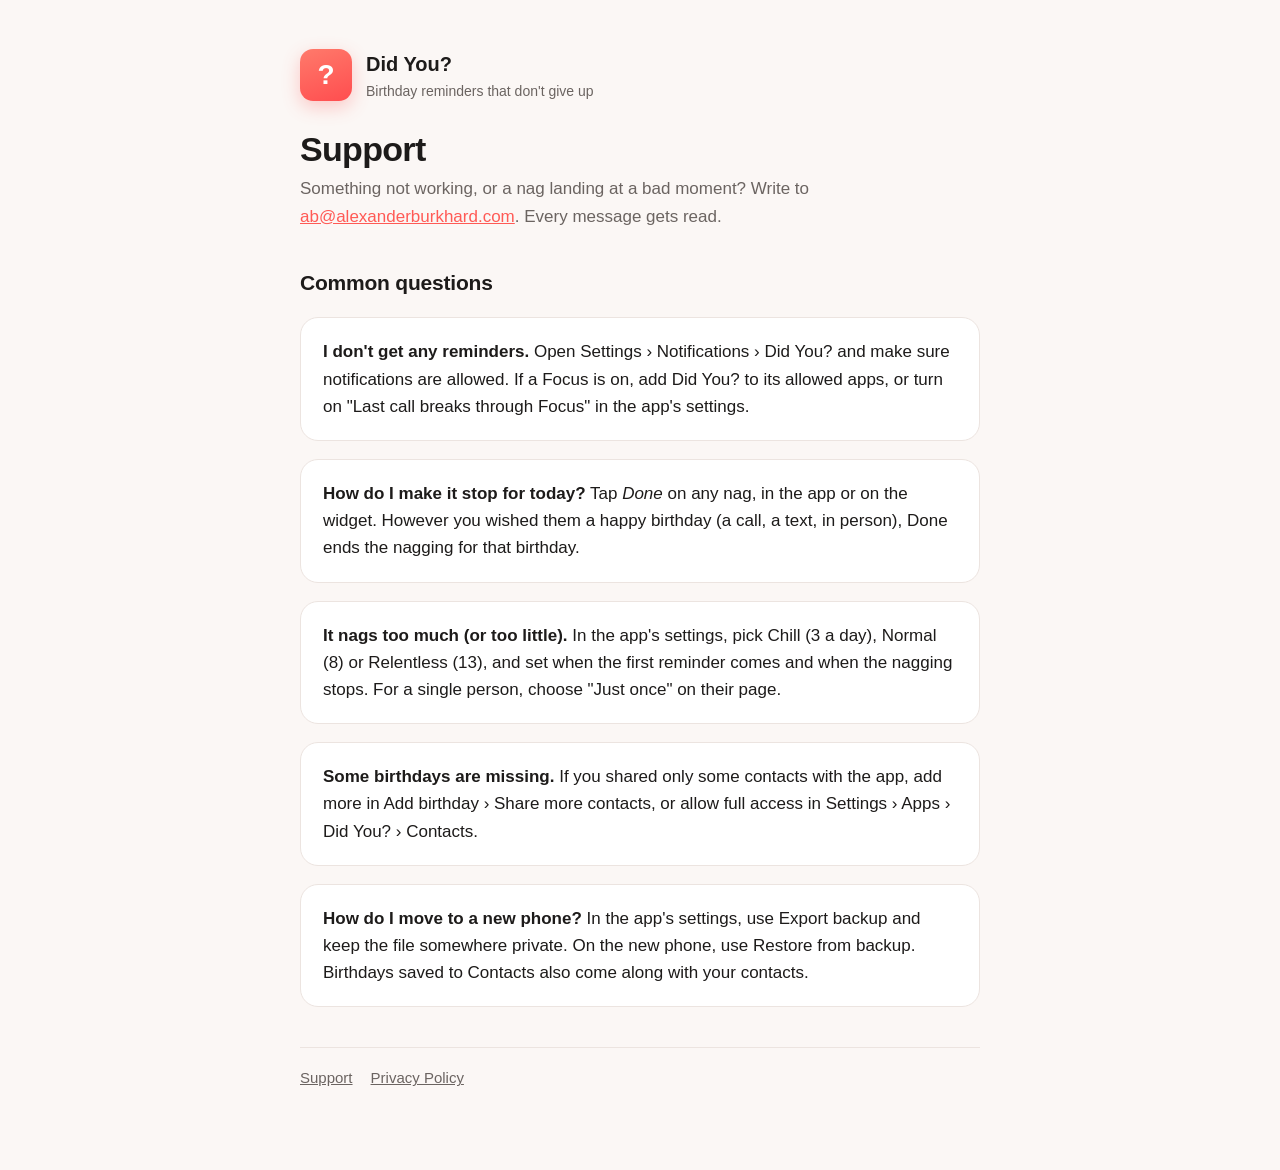
==== index.html @ f094dbd0 "Support and privacy pages for Did You? Co-Authored-By: Claude Opus 5.5 <noreply@anthropic.com>" ====
<!doctype html>
<html lang="en">
<head>
<meta charset="utf-8"><meta name="viewport" content="width=device-width,initial-scale=1">
<title>Did You? – Support</title>
<meta name="description" content="Support for Did You?, the birthday reminder that keeps nagging until you've wished them a happy birthday.">
<link rel="stylesheet" href="style.css">
</head>
<body><main>
<header><a href="./" class="mark" aria-hidden="true">?</a><div><a href="./" class="name">Did You?</a><div class="sub">Birthday reminders that don't give up</div></div></header>

<h1>Support</h1>
<p class="lead">Something not working, or a nag landing at a bad moment? Write to <a href="mailto:ab@alexanderburkhard.com?subject=Did%20You%3F%20support">ab@alexanderburkhard.com</a>. Every message gets read.</p>

<h2>Common questions</h2>
<div class="card">
<p><strong>I don't get any reminders.</strong> Open Settings › Notifications › Did You? and make sure notifications are allowed. If a Focus is on, add Did You? to its allowed apps, or turn on "Last call breaks through Focus" in the app's settings.</p>
</div>
<div class="card">
<p><strong>How do I make it stop for today?</strong> Tap <em>Done</em> on any nag, in the app or on the widget. However you wished them a happy birthday (a call, a text, in person), Done ends the nagging for that birthday.</p>
</div>
<div class="card">
<p><strong>It nags too much (or too little).</strong> In the app's settings, pick Chill (3 a day), Normal (8) or Relentless (13), and set when the first reminder comes and when the nagging stops. For a single person, choose "Just once" on their page.</p>
</div>
<div class="card">
<p><strong>Some birthdays are missing.</strong> If you shared only some contacts with the app, add more in Add birthday › Share more contacts, or allow full access in Settings › Apps › Did You? › Contacts.</p>
</div>
<div class="card">
<p><strong>How do I move to a new phone?</strong> In the app's settings, use Export backup and keep the file somewhere private. On the new phone, use Restore from backup. Birthdays saved to Contacts also come along with your contacts.</p>
</div>

<nav><a href="./">Support</a><a href="privacy/">Privacy Policy</a></nav>
</main></body>
</html>
---- style.css ----
:root{--bg:#fbf7f5;--card:#fff;--text:#1d1b1a;--muted:#6b6461;--accent:#ff5a55;--line:#ece4e0}
@media (prefers-color-scheme:dark){:root{--bg:#141218;--card:#1e1b24;--text:#f3eff2;--muted:#a59fa8;--line:#2e2a34}}
*{box-sizing:border-box}
body{margin:0;background:var(--bg);color:var(--text);font:17px/1.6 -apple-system,BlinkMacSystemFont,"SF Pro Text","Segoe UI",Roboto,sans-serif;-webkit-font-smoothing:antialiased}
main{max-width:720px;margin:0 auto;padding:48px 20px 80px}
header{display:flex;align-items:center;gap:14px;margin-bottom:28px}
.mark{width:52px;height:52px;border-radius:13px;background:linear-gradient(160deg,#ff7a6b,#ff4d4f);display:grid;place-items:center;color:#fff;font:800 28px/1 -apple-system,sans-serif;box-shadow:0 6px 18px rgba(255,90,85,.3)}
header a{color:inherit;text-decoration:none}
header .name{font-weight:700;font-size:20px}
header .sub{color:var(--muted);font-size:14px}
h1{font-size:34px;line-height:1.15;margin:8px 0 6px;letter-spacing:-.02em}
h2{font-size:21px;margin:36px 0 8px;letter-spacing:-.01em}
.lead{color:var(--muted);margin-top:0}
.card{background:var(--card);border:1px solid var(--line);border-radius:18px;padding:20px 22px;margin:18px 0}
.card p:first-child{margin-top:0}.card p:last-child{margin-bottom:0}
a{color:var(--accent)}
ul{padding-left:22px}li{margin:4px 0}
nav{display:flex;gap:18px;margin-top:40px;padding-top:18px;border-top:1px solid var(--line);font-size:15px}
nav a{color:var(--muted)}
.updated{color:var(--muted);font-size:14px}
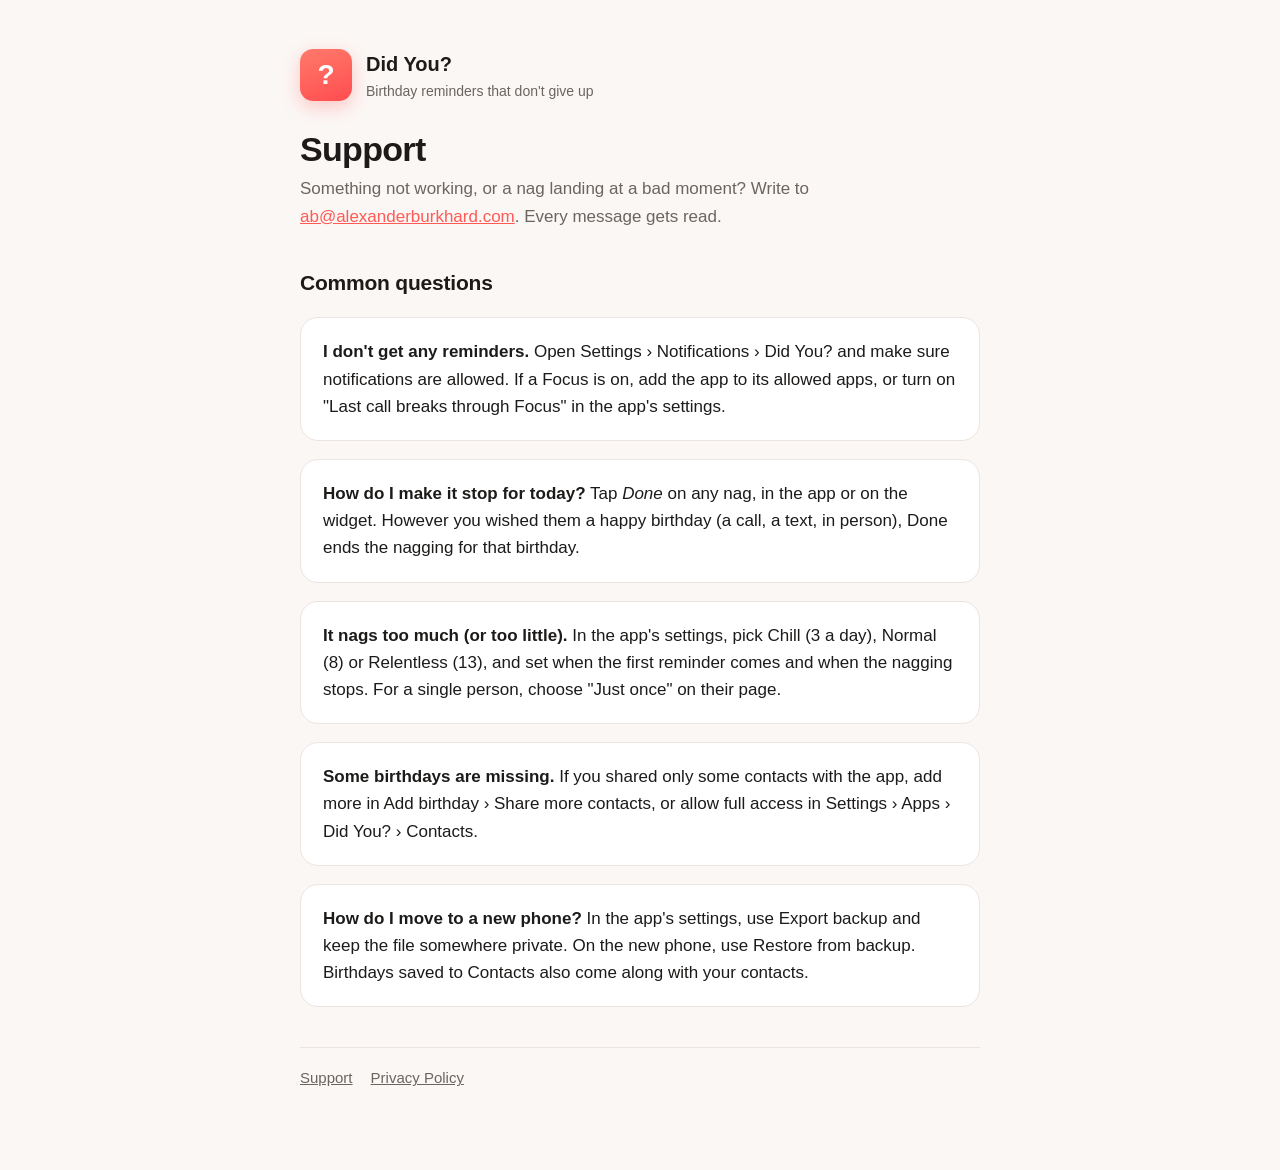
==== commit 5a126f44: "Brand never mid-sentence; favicon Co-Authored-By: Claude Opus 5.5 <noreply@anthropic.com>" ====
--- a/index.html
+++ b/index.html
@@ -4,7 +4,7 @@
 <meta charset="utf-8"><meta name="viewport" content="width=device-width,initial-scale=1">
 <title>Did You? – Support</title>
 <meta name="description" content="Support for Did You?, the birthday reminder that keeps nagging until you've wished them a happy birthday.">
-<link rel="stylesheet" href="style.css">
+<link rel="stylesheet" href="style.css"><link rel="icon" href="favicon.svg">
 </head>
 <body><main>
 <header><a href="./" class="mark" aria-hidden="true">?</a><div><a href="./" class="name">Did You?</a><div class="sub">Birthday reminders that don't give up</div></div></header>
@@ -14,7 +14,7 @@
 
 <h2>Common questions</h2>
 <div class="card">
-<p><strong>I don't get any reminders.</strong> Open Settings › Notifications › Did You? and make sure notifications are allowed. If a Focus is on, add Did You? to its allowed apps, or turn on "Last call breaks through Focus" in the app's settings.</p>
+<p><strong>I don't get any reminders.</strong> Open Settings › Notifications › Did You? and make sure notifications are allowed. If a Focus is on, add the app to its allowed apps, or turn on "Last call breaks through Focus" in the app's settings.</p>
 </div>
 <div class="card">
 <p><strong>How do I make it stop for today?</strong> Tap <em>Done</em> on any nag, in the app or on the widget. However you wished them a happy birthday (a call, a text, in person), Done ends the nagging for that birthday.</p>
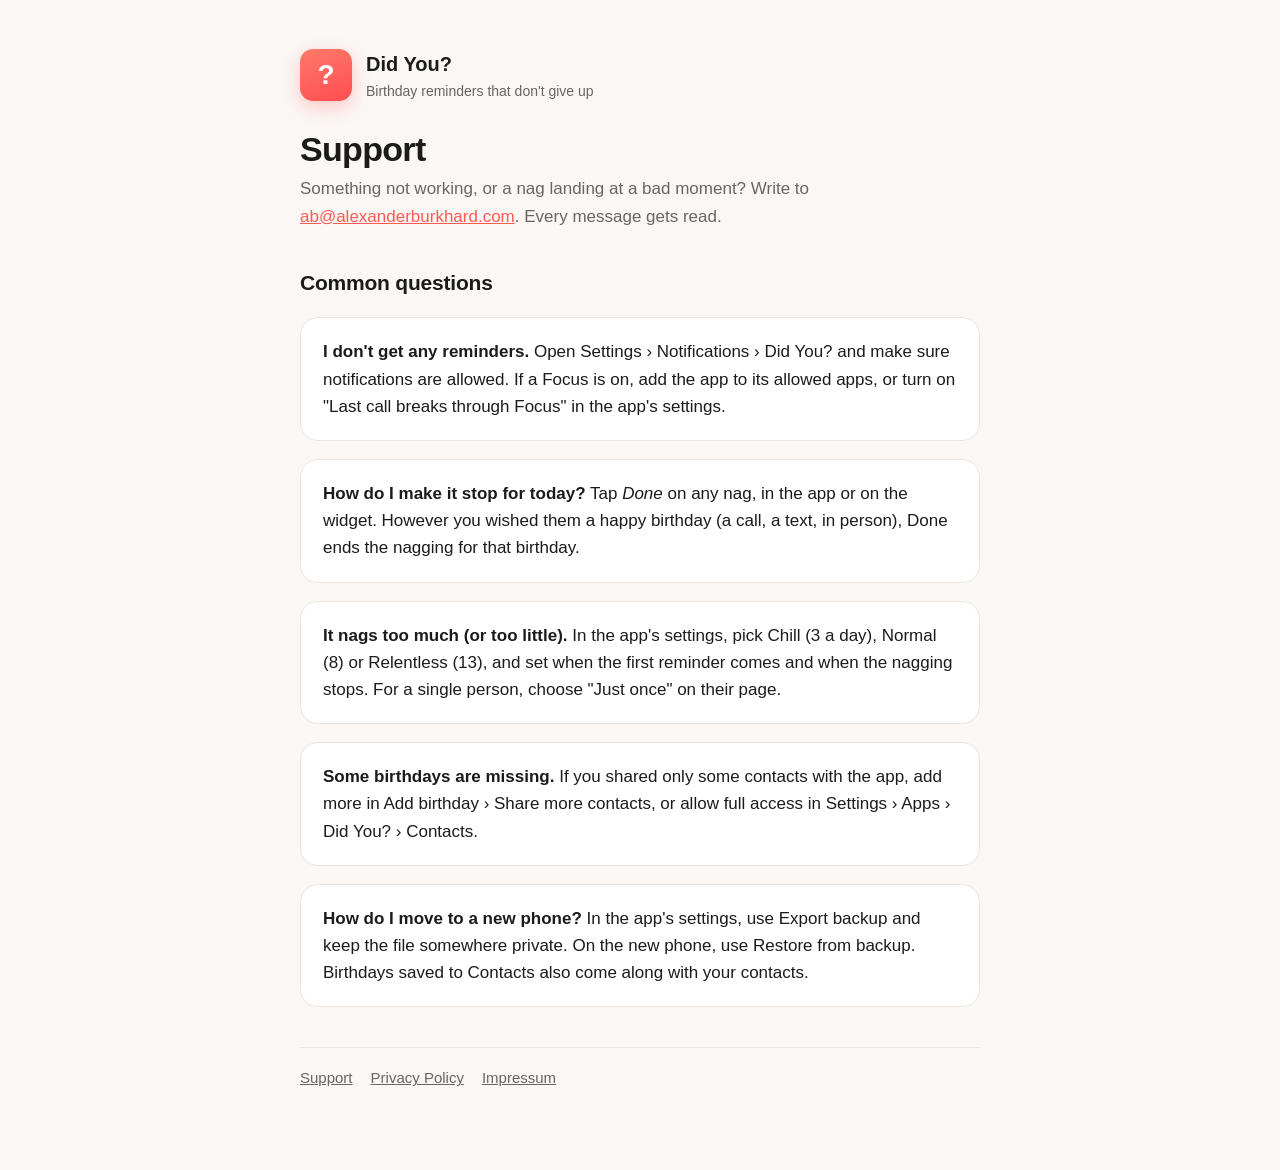
==== commit 44e91224: "Impressum; responsible party with address in the privacy policy Co-Authored-By: Claude Opus 5.5 <nor" ====
--- a/index.html
+++ b/index.html
@@ -29,6 +29,6 @@
 <p><strong>How do I move to a new phone?</strong> In the app's settings, use Export backup and keep the file somewhere private. On the new phone, use Restore from backup. Birthdays saved to Contacts also come along with your contacts.</p>
 </div>
 
-<nav><a href="./">Support</a><a href="privacy/">Privacy Policy</a></nav>
+<nav><a href="./">Support</a><a href="privacy/">Privacy Policy</a><a href="impressum/">Impressum</a></nav>
 </main></body>
 </html>
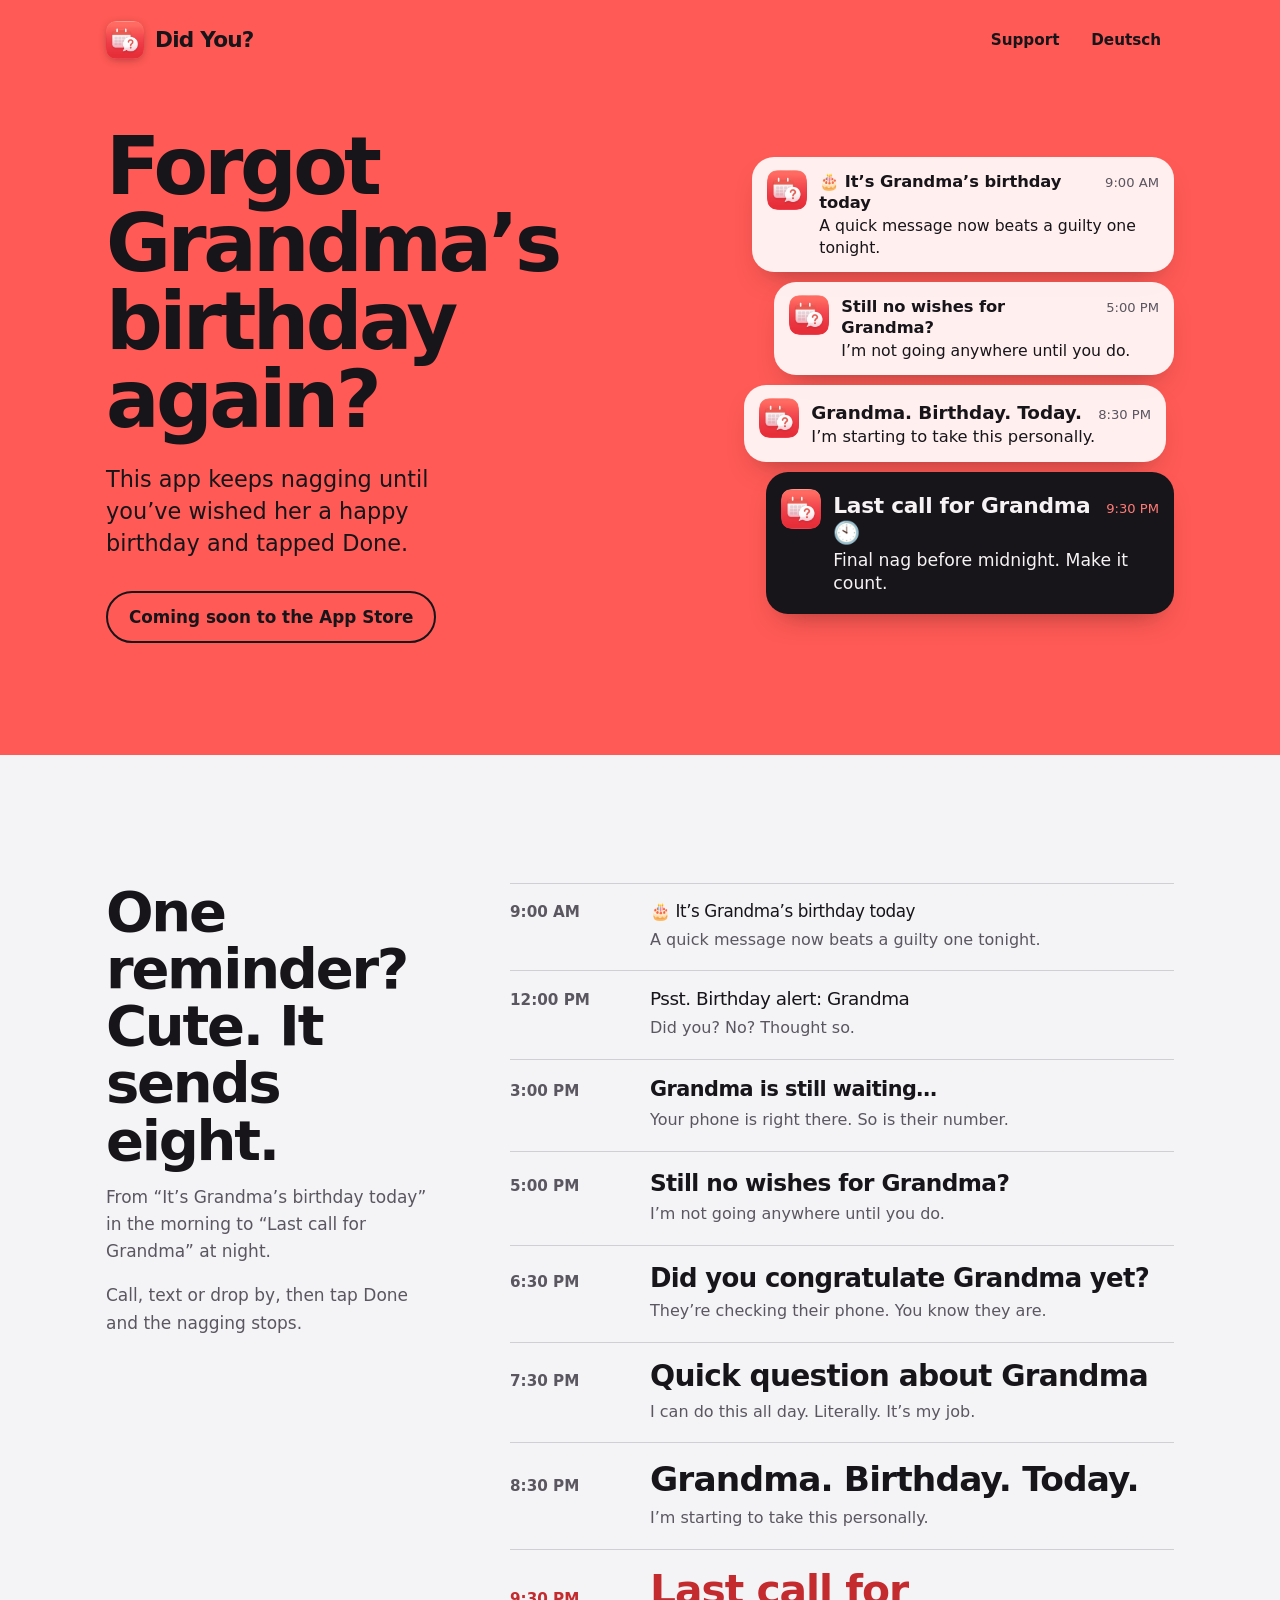
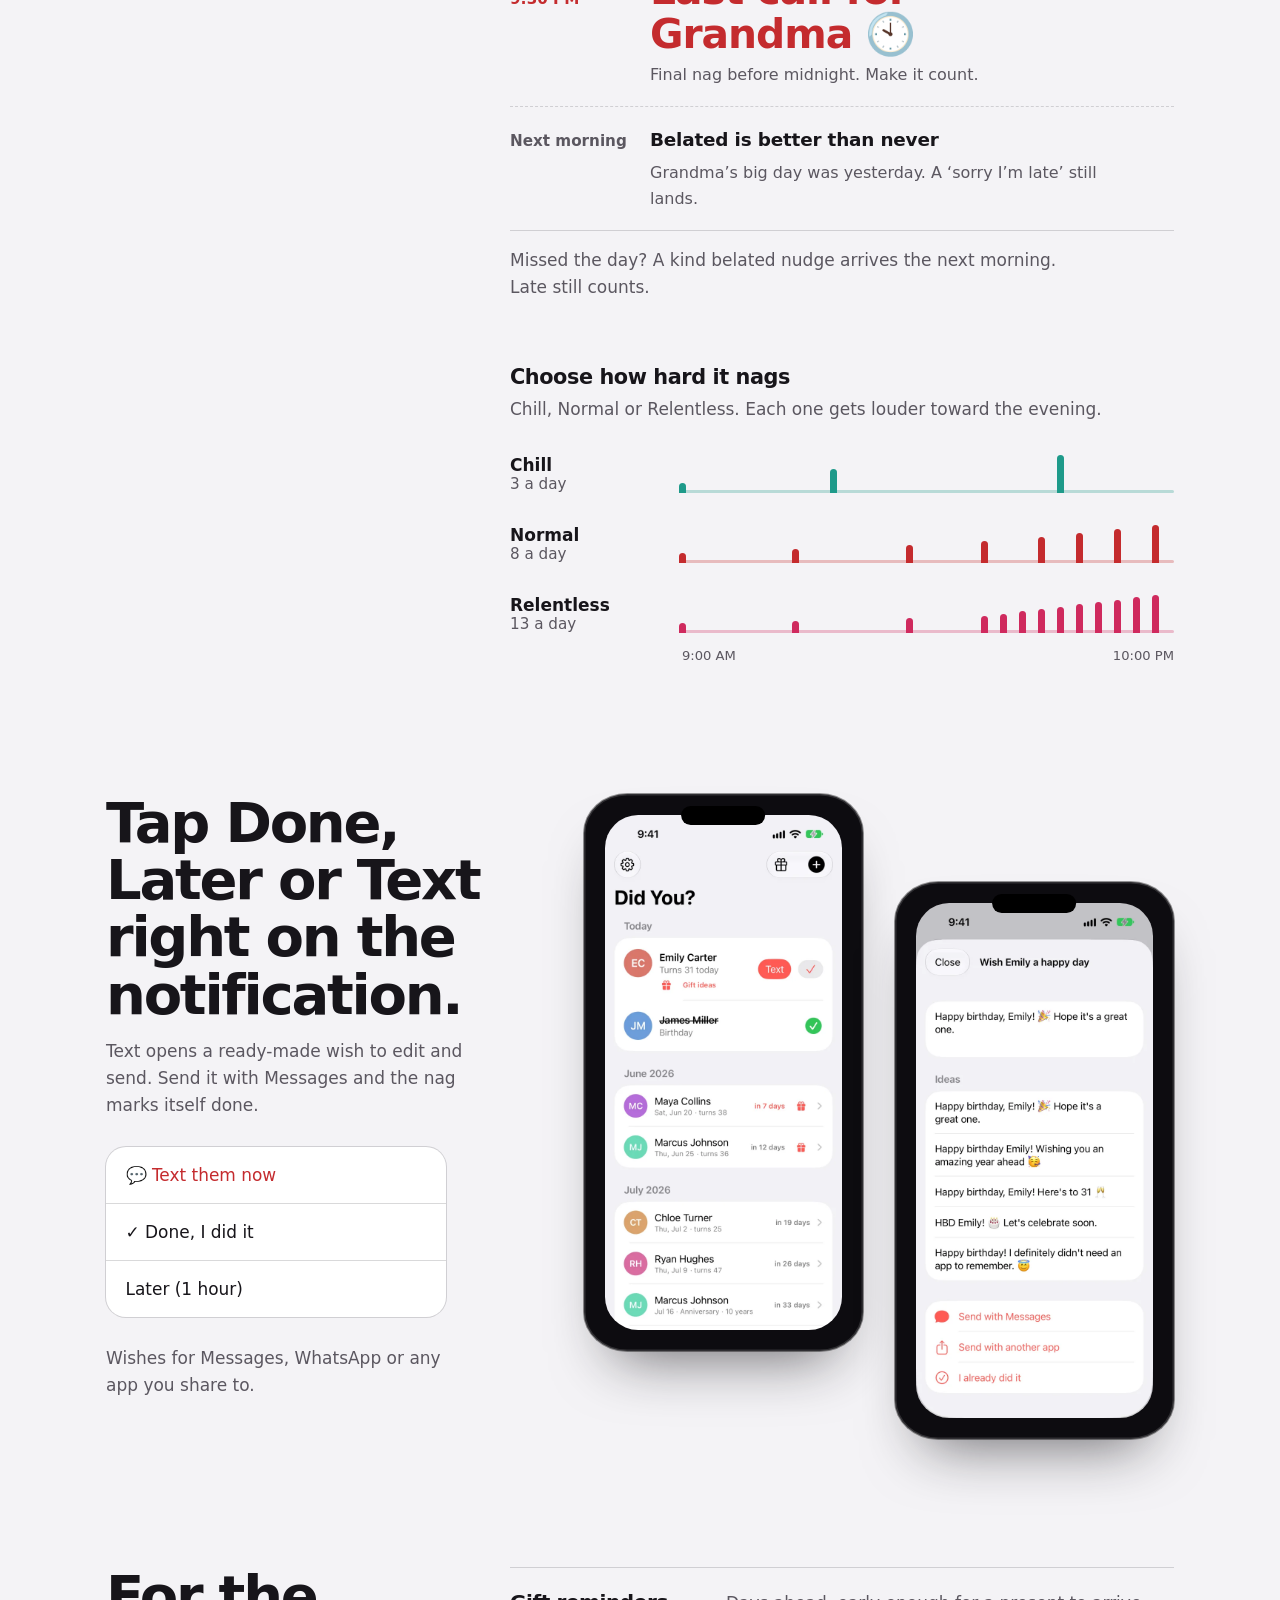
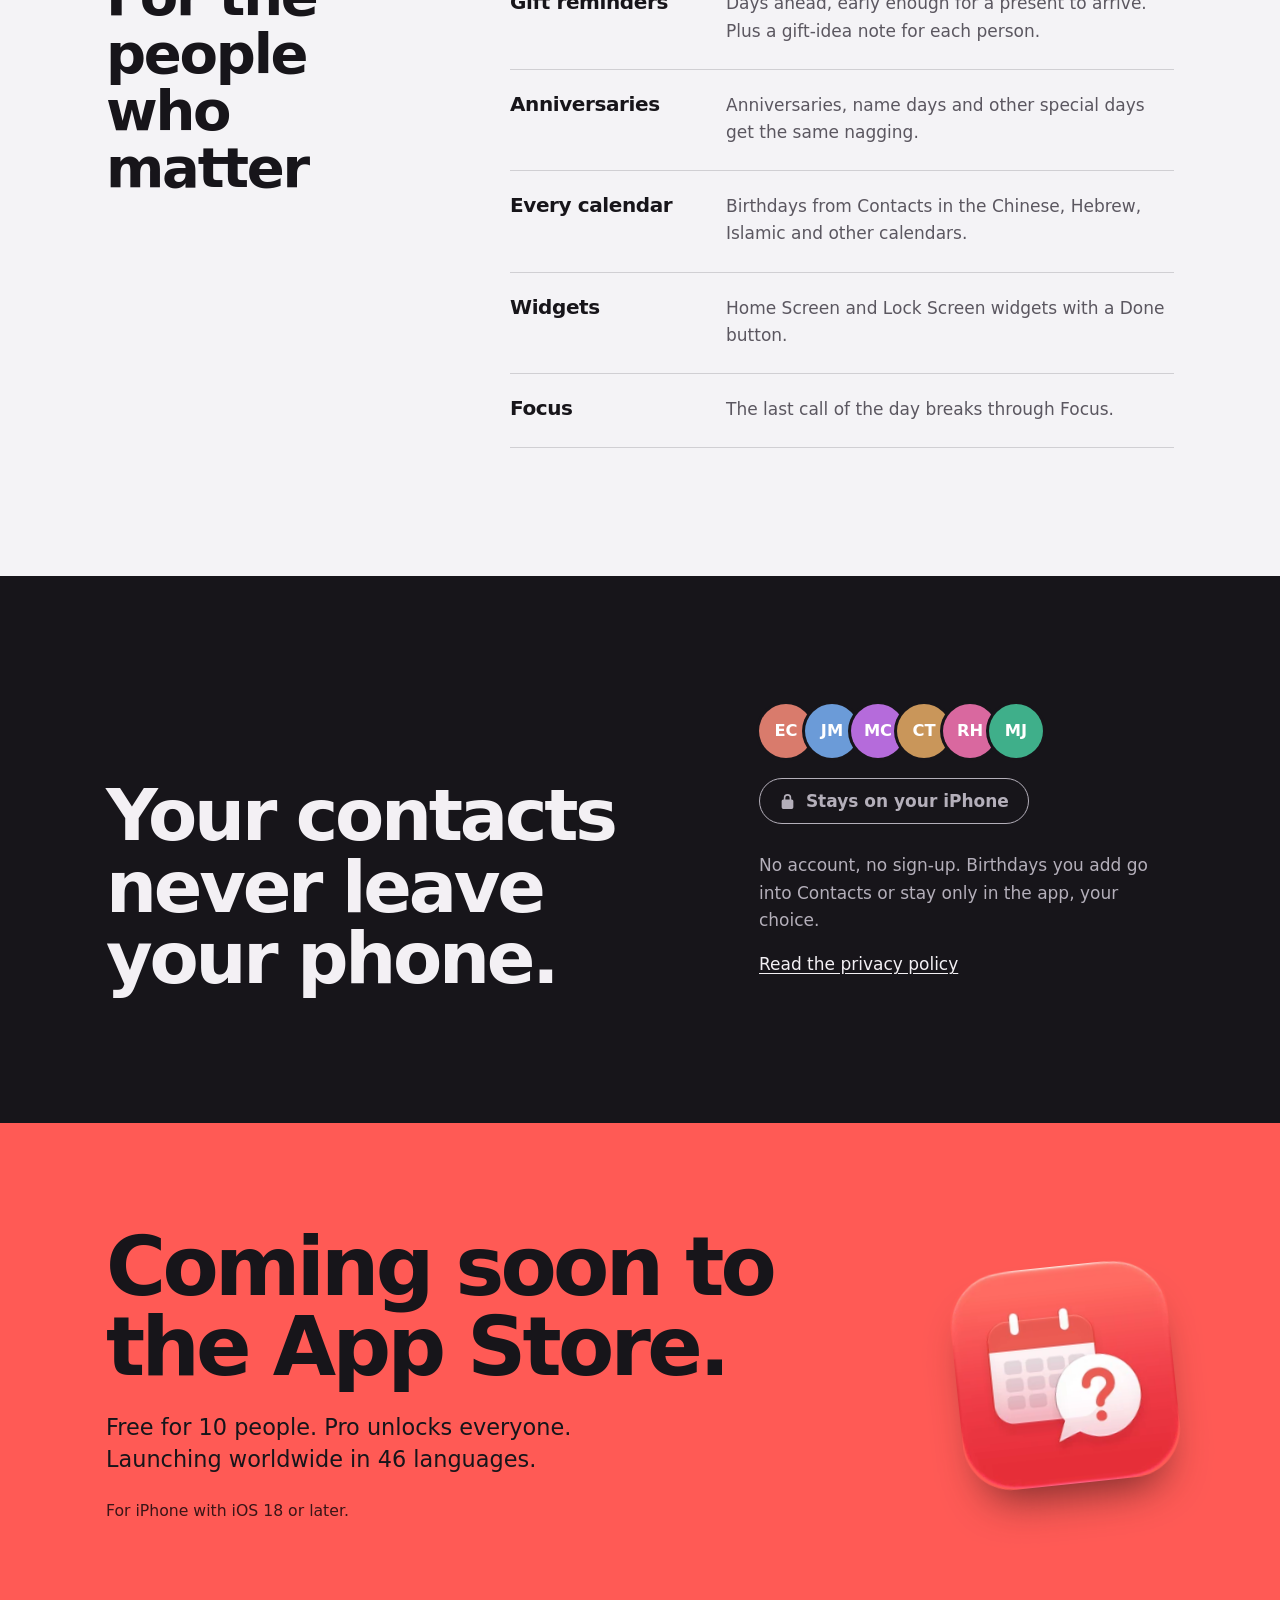
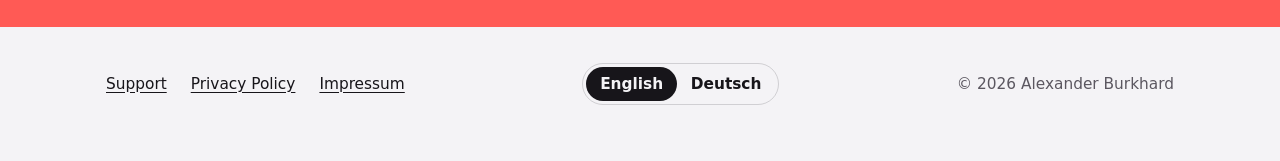
==== commit 3298ea06: "Landing page (EN and DE): nag-stack hero, day ladder, levels, Text/Done, privacy, coming soon; suppo" ====
--- a/index.html
+++ b/index.html
@@ -1,34 +1,151 @@
 <!doctype html>
 <html lang="en">
 <head>
-<meta charset="utf-8"><meta name="viewport" content="width=device-width,initial-scale=1">
-<title>Did You? – Support</title>
-<meta name="description" content="Support for Did You?, the birthday reminder that keeps nagging until you've wished them a happy birthday.">
-<link rel="stylesheet" href="style.css"><link rel="icon" href="favicon.svg">
+<meta charset="utf-8">
+<meta name="viewport" content="width=device-width,initial-scale=1">
+<title>Did You? – Birthday Reminder</title>
+<meta name="description" content="The reminder that won’t let it go, for birthdays and anniversaries. It keeps nagging through the day until you’ve actually congratulated them.">
+<meta name="theme-color" content="#FF5A55">
+<meta property="og:title" content="Did You? – Birthday Reminder">
+<meta property="og:description" content="The reminder that won’t let it go, for birthdays and anniversaries. It keeps nagging through the day until you’ve actually congratulated them.">
+<meta property="og:type" content="website">
+<link rel="canonical" href="https://didyou.alexanderburkhard.com/">
+<link rel="alternate" hreflang="en" href="https://didyou.alexanderburkhard.com/">
+<link rel="alternate" hreflang="de" href="https://didyou.alexanderburkhard.com/de/">
+<link rel="alternate" hreflang="x-default" href="https://didyou.alexanderburkhard.com/">
+<link rel="icon" href="favicon.svg" type="image/svg+xml">
+<link rel="apple-touch-icon" href="apple-touch-icon.png">
+<link rel="stylesheet" href="style.css">
 </head>
-<body><main>
-<header><a href="./" class="mark" aria-hidden="true">?</a><div><a href="./" class="name">Did You?</a><div class="sub">Birthday reminders that don't give up</div></div></header>
+<body>
+<a class="skip" href="#main">Skip to content</a>
 
-<h1>Support</h1>
-<p class="lead">Something not working, or a nag landing at a bad moment? Write to <a href="mailto:ab@alexanderburkhard.com?subject=Did%20You%3F%20support">ab@alexanderburkhard.com</a>. Every message gets read.</p>
-
-<h2>Common questions</h2>
-<div class="card">
-<p><strong>I don't get any reminders.</strong> Open Settings › Notifications › Did You? and make sure notifications are allowed. If a Focus is on, add the app to its allowed apps, or turn on "Last call breaks through Focus" in the app's settings.</p>
-</div>
-<div class="card">
-<p><strong>How do I make it stop for today?</strong> Tap <em>Done</em> on any nag, in the app or on the widget. However you wished them a happy birthday (a call, a text, in person), Done ends the nagging for that birthday.</p>
-</div>
-<div class="card">
-<p><strong>It nags too much (or too little).</strong> In the app's settings, pick Chill (3 a day), Normal (8) or Relentless (13), and set when the first reminder comes and when the nagging stops. For a single person, choose "Just once" on their page.</p>
-</div>
-<div class="card">
-<p><strong>Some birthdays are missing.</strong> If you shared only some contacts with the app, add more in Add birthday › Share more contacts, or allow full access in Settings › Apps › Did You? › Contacts.</p>
-</div>
-<div class="card">
-<p><strong>How do I move to a new phone?</strong> In the app's settings, use Export backup and keep the file somewhere private. On the new phone, use Restore from backup. Birthdays saved to Contacts also come along with your contacts.</p>
+<div class="coral hero">
+  <div class="wrap">
+    <header class="top">
+  <a class="brand" href="./"><img src="img/icon.webp" alt="" width="38" height="38"><span>Did You?</span></a>
+  <nav aria-label="Main">
+    <a href="support/">Support</a>
+    <a href="de/" hreflang="de" lang="de">Deutsch</a>
+  </nav>
+</header>
+    <div class="hero-grid">
+      <div>
+        <h1>Forgot Grandma’s birthday again?</h1>
+        <p class="lede">This app keeps nagging until you’ve wished her a happy birthday and tapped Done.</p>
+        <p class="soon">Coming soon to the App Store</p>
+      </div>
+      <ol class="stack" aria-label="Notifications from one birthday, morning to night">
+      <li class="note" style="--i:0"><img src="img/icon.webp" alt="" width="40" height="40"><div><p class="note-top"><b>🎂 It’s Grandma’s birthday today</b><time datetime="09:00">9:00 AM</time></p><p>A quick message now beats a guilty one tonight.</p></div></li>
+      <li class="note" style="--i:1"><img src="img/icon.webp" alt="" width="40" height="40"><div><p class="note-top"><b>Still no wishes for Grandma?</b><time datetime="17:00">5:00 PM</time></p><p>I’m not going anywhere until you do.</p></div></li>
+      <li class="note" style="--i:2"><img src="img/icon.webp" alt="" width="40" height="40"><div><p class="note-top"><b>Grandma. Birthday. Today.</b><time datetime="20:30">8:30 PM</time></p><p>I’m starting to take this personally.</p></div></li>
+      <li class="note" style="--i:3"><img src="img/icon.webp" alt="" width="40" height="40"><div><p class="note-top"><b>Last call for Grandma 🕙</b><time datetime="21:30">9:30 PM</time></p><p>Final nag before midnight. Make it count.</p></div></li>
+      </ol>
+    </div>
+  </div>
 </div>
 
-<nav><a href="./">Support</a><a href="privacy/">Privacy Policy</a><a href="impressum/">Impressum</a></nav>
-</main></body>
+<main id="main">
+  <section class="section wrap">
+    <div class="split">
+      <div class="sticky copy">
+        <h2>One reminder? Cute. It sends eight.</h2>
+        <p>From “It’s Grandma’s birthday today” in the morning to “Last call for Grandma” at night.</p>
+        <p>Call, text or drop by, then tap Done and the nagging stops.</p>
+      </div>
+      <div>
+        <ol class="day">
+        <li style="--s:1.05rem;--w:500"><time datetime="09:00">9:00 AM</time><div><p class="t">🎂 It’s Grandma’s birthday today</p><p class="b">A quick message now beats a guilty one tonight.</p></div></li>
+        <li style="--s:1.15rem;--w:500"><time datetime="12:00">12:00 PM</time><div><p class="t">Psst. Birthday alert: Grandma</p><p class="b">Did you? No? Thought so.</p></div></li>
+        <li style="--s:1.3rem;--w:600"><time datetime="15:00">3:00 PM</time><div><p class="t">Grandma is still waiting…</p><p class="b">Your phone is right there. So is their number.</p></div></li>
+        <li style="--s:1.45rem;--w:600"><time datetime="17:00">5:00 PM</time><div><p class="t">Still no wishes for Grandma?</p><p class="b">I’m not going anywhere until you do.</p></div></li>
+        <li style="--s:1.62rem;--w:700"><time datetime="18:30">6:30 PM</time><div><p class="t">Did you congratulate Grandma yet?</p><p class="b">They’re checking their phone. You know they are.</p></div></li>
+        <li style="--s:1.85rem;--w:700"><time datetime="19:30">7:30 PM</time><div><p class="t">Quick question about Grandma</p><p class="b">I can do this all day. Literally. It’s my job.</p></div></li>
+        <li style="--s:2.15rem;--w:800"><time datetime="20:30">8:30 PM</time><div><p class="t">Grandma. Birthday. Today.</p><p class="b">I’m starting to take this personally.</p></div></li>
+        <li class="last" style="--s:2.55rem;--w:800"><time datetime="21:30">9:30 PM</time><div><p class="t">Last call for Grandma 🕙</p><p class="b">Final nag before midnight. Make it count.</p></div></li>
+        <li class="late"><span class="when">Next morning</span><div><p class="t">Belated is better than never</p><p class="b">Grandma’s big day was yesterday. A ‘sorry I’m late’ still lands.</p></div></li>
+        </ol>
+        <p class="late-note" style="color:var(--muted);margin:16px 0 0;max-width:52ch">Missed the day? A kind belated nudge arrives the next morning. Late still counts.</p>
+        <div class="levels">
+          <h3>Choose how hard it nags</h3>
+          <p>Chill, Normal or Relentless. Each one gets louder toward the evening.</p>
+        <div class="lv"><div class="lv-name">Chill<small>3 a day</small></div><div class="strip" style="--c:var(--chill)" aria-hidden="true"><i style="--x:0.0%;--h:10px"></i><i style="--x:30.8%;--h:24px"></i><i style="--x:76.9%;--h:38px"></i></div></div>
+        <div class="lv"><div class="lv-name">Normal<small>8 a day</small></div><div class="strip" style="--c:var(--coral-text)" aria-hidden="true"><i style="--x:0.0%;--h:10px"></i><i style="--x:23.1%;--h:14px"></i><i style="--x:46.2%;--h:18px"></i><i style="--x:61.5%;--h:22px"></i><i style="--x:73.1%;--h:26px"></i><i style="--x:80.8%;--h:30px"></i><i style="--x:88.5%;--h:34px"></i><i style="--x:96.2%;--h:38px"></i></div></div>
+        <div class="lv"><div class="lv-name">Relentless<small>13 a day</small></div><div class="strip" style="--c:var(--relentless)" aria-hidden="true"><i style="--x:0.0%;--h:10px"></i><i style="--x:23.1%;--h:12px"></i><i style="--x:46.2%;--h:15px"></i><i style="--x:61.5%;--h:17px"></i><i style="--x:65.4%;--h:19px"></i><i style="--x:69.2%;--h:22px"></i><i style="--x:73.1%;--h:24px"></i><i style="--x:76.9%;--h:26px"></i><i style="--x:80.8%;--h:29px"></i><i style="--x:84.6%;--h:31px"></i><i style="--x:88.5%;--h:33px"></i><i style="--x:92.3%;--h:36px"></i><i style="--x:96.2%;--h:38px"></i></div></div>
+          <div class="axis" aria-hidden="true"><span>9:00 AM</span><span>10:00 PM</span></div>
+        </div>
+      </div>
+    </div>
+  </section>
+
+  <section class="section wrap" style="padding-top:0">
+    <div class="split flip">
+      <div class="copy act">
+        <h2>Tap Done, Later or Text right on the notification.</h2>
+        <p>Text opens a ready-made wish to edit and send. Send it with Messages and the nag marks itself done.</p>
+        <ul class="actions" aria-label="Actions on the notification">
+        <li>💬 Text them now</li>
+        <li>✓ Done, I did it</li>
+        <li>Later (1 hour)</li>
+        </ul>
+        <p class="after">Wishes for Messages, WhatsApp or any app you share to.</p>
+      </div>
+      <div class="phones">
+        <figure class="phone"><picture><source media="(prefers-color-scheme: dark)" srcset="img/home-en-dark.webp"><img src="img/home-en-light.webp" alt="The app’s home screen: a birthday today with Text and Done buttons, upcoming birthdays below." width="640" height="1392" loading="lazy"></picture></figure>
+        <figure class="phone"><picture><source media="(prefers-color-scheme: dark)" srcset="img/compose-en-dark.webp"><img src="img/compose-en-light.webp" alt="The wish screen: ready-made birthday messages, with Send with Messages and Send with another app." width="640" height="1392" loading="lazy"></picture></figure>
+      </div>
+    </div>
+  </section>
+
+  <section class="section wrap" style="padding-top:0">
+    <div class="split">
+      <div class="sticky copy">
+        <h2>For the people who matter</h2>
+      </div>
+      <div class="facts">
+      <div class="fact"><h3>Gift reminders</h3><p>Days ahead, early enough for a present to arrive. Plus a gift-idea note for each person.</p></div>
+      <div class="fact"><h3>Anniversaries</h3><p>Anniversaries, name days and other special days get the same nagging.</p></div>
+      <div class="fact"><h3>Every calendar</h3><p>Birthdays from Contacts in the Chinese, Hebrew, Islamic and other calendars.</p></div>
+      <div class="fact"><h3>Widgets</h3><p>Home Screen and Lock Screen widgets with a Done button.</p></div>
+      <div class="fact"><h3>Focus</h3><p>The last call of the day breaks through Focus.</p></div>
+      </div>
+    </div>
+  </section>
+
+  <section class="band">
+    <div class="section wrap">
+      <div class="band-grid">
+        <h2>Your contacts never leave your phone.</h2>
+        <div>
+          <ul class="faces" aria-hidden="true"><li style="background:#D97B6C">EC</li><li style="background:#6B9BD8">JM</li><li style="background:#B56BDB">MC</li><li style="background:#C9965A">CT</li><li style="background:#D9689F">RH</li><li style="background:#3FAF8A">MJ</li></ul>
+          <p class="stays"><svg viewBox="0 0 16 16" aria-hidden="true"><path fill="currentColor" d="M8 1a3.5 3.5 0 0 0-3.5 3.5V6H4a1.5 1.5 0 0 0-1.5 1.5v6A1.5 1.5 0 0 0 4 15h8a1.5 1.5 0 0 0 1.5-1.5v-6A1.5 1.5 0 0 0 12 6h-.5V4.5A3.5 3.5 0 0 0 8 1Zm2 5H6V4.5a2 2 0 1 1 4 0V6Z"/></svg><span>Stays on your iPhone</span></p>
+          <p>No account, no sign-up. Birthdays you add go into Contacts or stay only in the app, your choice.</p>
+          <p><a href="privacy/">Read the privacy policy</a></p>
+        </div>
+      </div>
+    </div>
+  </section>
+
+  <section class="coral closing">
+    <div class="section wrap closing-grid">
+      <div>
+        <h2>Coming soon to the App Store.</h2>
+        <p class="lede">Free for 10 people. Pro unlocks everyone.<br>Launching worldwide in 46 languages.</p>
+        <p class="fine quiet">For iPhone with iOS 18 or later.</p>
+      </div>
+      <img class="closing-icon" src="img/icon.webp" alt="" width="256" height="256">
+    </div>
+  </section>
+</main>
+
+<footer class="wrap foot">
+  <nav aria-label="Footer">
+    <a href="support/">Support</a>
+    <a href="privacy/">Privacy Policy</a>
+    <a href="impressum/" hreflang="de" lang="de">Impressum</a>
+  </nav>
+  <div class="lang" aria-label="Language"><span aria-current="true">English</span><a href="de/" hreflang="de" lang="de">Deutsch</a></div>
+  <span>© 2026 Alexander Burkhard</span>
+</footer>
+</body>
 </html>
--- a/style.css
+++ b/style.css
@@ -1,20 +1,192 @@
-:root{--bg:#fbf7f5;--card:#fff;--text:#1d1b1a;--muted:#6b6461;--accent:#ff5a55;--line:#ece4e0}
-@media (prefers-color-scheme:dark){:root{--bg:#141218;--card:#1e1b24;--text:#f3eff2;--muted:#a59fa8;--line:#2e2a34}}
-*{box-sizing:border-box}
-body{margin:0;background:var(--bg);color:var(--text);font:17px/1.6 -apple-system,BlinkMacSystemFont,"SF Pro Text","Segoe UI",Roboto,sans-serif;-webkit-font-smoothing:antialiased}
-main{max-width:720px;margin:0 auto;padding:48px 20px 80px}
-header{display:flex;align-items:center;gap:14px;margin-bottom:28px}
-.mark{width:52px;height:52px;border-radius:13px;background:linear-gradient(160deg,#ff7a6b,#ff4d4f);display:grid;place-items:center;color:#fff;font:800 28px/1 -apple-system,sans-serif;box-shadow:0 6px 18px rgba(255,90,85,.3)}
-header a{color:inherit;text-decoration:none}
-header .name{font-weight:700;font-size:20px}
-header .sub{color:var(--muted);font-size:14px}
-h1{font-size:34px;line-height:1.15;margin:8px 0 6px;letter-spacing:-.02em}
-h2{font-size:21px;margin:36px 0 8px;letter-spacing:-.01em}
-.lead{color:var(--muted);margin-top:0}
-.card{background:var(--card);border:1px solid var(--line);border-radius:18px;padding:20px 22px;margin:18px 0}
-.card p:first-child{margin-top:0}.card p:last-child{margin-bottom:0}
-a{color:var(--accent)}
-ul{padding-left:22px}li{margin:4px 0}
-nav{display:flex;gap:18px;margin-top:40px;padding-top:18px;border-top:1px solid var(--line);font-size:15px}
-nav a{color:var(--muted)}
-.updated{color:var(--muted);font-size:14px}
+/* Did You? site. One stylesheet for the landing pages and the support, privacy and impressum pages.
+   System fonts only (SF Pro on Apple devices), no third-party requests. Light and dark follow the device. */
+
+:root{
+  color-scheme:light dark;
+  --bg:#F4F3F6; --surface:#FFFFFF; --ink:#17151A; --muted:#5B5760; --line:rgba(23,21,26,.16);
+  --coral:#FF5A55; --coral-text:#C42B2E;
+  --on-coral:#17151A; --on-coral-2:#3A1517;
+  --band:#17151A; --band-ink:#F3F0F4; --band-muted:#B4AFBA;
+  --chill:#1E9A8A; --relentless:#CF2A5E;
+  --font:-apple-system,BlinkMacSystemFont,"SF Pro Text","Segoe UI",system-ui,Roboto,"Helvetica Neue",Arial,sans-serif;
+  --display:-apple-system,BlinkMacSystemFont,"SF Pro Display","Segoe UI",system-ui,Roboto,"Helvetica Neue",Arial,sans-serif;
+  --round:ui-rounded,"SF Pro Rounded",-apple-system,BlinkMacSystemFont,"Segoe UI",system-ui,sans-serif;
+  --gutter:clamp(20px,5vw,56px);
+  --max:1180px;
+}
+@media (prefers-color-scheme:dark){
+  :root{
+    --bg:#17151A; --surface:#232027; --ink:#F3F0F4; --muted:#A29DA8; --line:rgba(243,240,244,.17);
+    --coral-text:#FF7B76;
+    --band:#262329; --band-ink:#F3F0F4; --band-muted:#B4AFBA;
+    --chill:#4CC9B8; --relentless:#F0548A;
+  }
+}
+
+*,*::before,*::after{box-sizing:border-box}
+html{-webkit-text-size-adjust:100%;scroll-behavior:smooth}
+body{margin:0;background:var(--bg);color:var(--ink);font:400 1.0625rem/1.6 var(--font);-webkit-font-smoothing:antialiased;text-rendering:optimizeLegibility}
+img{max-width:100%;height:auto}
+a{color:var(--coral-text);text-underline-offset:.18em}
+a:hover{text-decoration-thickness:2px}
+:focus-visible{outline:3px solid currentColor;outline-offset:3px;border-radius:4px}
+.wrap{max-width:var(--max);margin-inline:auto;padding-inline:var(--gutter)}
+.skip{position:absolute;left:-999px;top:8px;background:var(--ink);color:var(--bg);padding:.6em 1em;border-radius:8px;z-index:10}
+.skip:focus{left:8px}
+
+/* Coral fields: the app icon's colour, flat. Text on them is the charcoal ink, never white. */
+.coral{background:var(--coral);color:var(--on-coral)}
+.coral a{color:inherit}
+.coral .quiet{color:var(--on-coral-2)}
+
+/* Header */
+.top{display:flex;align-items:center;justify-content:space-between;gap:16px;padding-block:20px}
+.brand{display:flex;align-items:center;gap:11px;color:inherit;text-decoration:none;font:800 1.35rem/1 var(--display);letter-spacing:-.035em}
+.brand img{width:38px;height:38px;border-radius:10px;box-shadow:0 2px 8px -2px rgba(58,21,23,.45)}
+.top nav{display:flex;gap:6px;font-weight:600;font-size:.95rem}
+.top nav a{color:inherit;text-decoration:none;padding:.5em .85em;border-radius:999px}
+.top nav a:hover{background:rgba(23,21,26,.12)}
+
+/* Type */
+h1,h2,h3{font-family:var(--display);margin:0;text-wrap:balance}
+h1{font-weight:800;font-size:clamp(2.6rem,6.2vw,5.3rem);line-height:.98;letter-spacing:-.045em}
+h2{font-weight:800;font-size:clamp(2rem,4.4vw,3.5rem);line-height:1.02;letter-spacing:-.04em}
+html[lang=de] h2{letter-spacing:-.03em}
+p{margin:0 0 1em}
+.lede{font-size:clamp(1.12rem,1.9vw,1.4rem);line-height:1.42}
+.section{padding-block:clamp(64px,10vw,128px)}
+.split{display:grid;gap:40px}
+@media (min-width:920px){
+  .split{grid-template-columns:minmax(0,4fr) minmax(0,8fr);gap:72px}
+  .split.flip{grid-template-columns:minmax(0,5fr) minmax(0,7fr);gap:56px}
+  .sticky{position:sticky;top:32px;align-self:start}
+}
+.copy h2+p{margin-top:.9em}
+.copy p{color:var(--muted);max-width:34ch}
+
+/* Hero */
+.hero{overflow-x:clip}
+.hero-grid{display:grid;gap:44px;padding-block:clamp(20px,4vw,48px) clamp(56px,9vw,112px)}
+@media (min-width:920px){.hero-grid{grid-template-columns:minmax(0,7fr) minmax(0,5fr);gap:56px;align-items:center}}
+.hero h1{margin-bottom:.32em;max-width:11ch}
+html[lang=de] .hero h1{max-width:12ch;font-size:clamp(2.45rem,5.6vw,4.7rem)}
+.hero .lede{max-width:27ch;margin-bottom:32px}
+.soon{display:inline-block;margin:0;border:2px solid var(--on-coral);border-radius:999px;padding:.62em 1.25em;font-weight:700;font-size:1.05rem;cursor:default}
+
+/* The nag stack: notifications as iOS draws them, getting heavier through the day */
+.stack{list-style:none;margin:0;padding:0;display:grid;gap:10px;max-width:480px;justify-self:end;width:100%}
+.note{display:flex;gap:12px;align-items:flex-start;background:rgba(255,255,255,.9);color:#17151A;border-radius:22px;padding:13px 15px 14px;box-shadow:0 14px 28px -16px rgba(58,21,23,.55);animation:arrive .55s cubic-bezier(.2,.8,.2,1) both;animation-delay:calc(var(--i)*170ms + 150ms)}
+.note img{flex:none;width:40px;height:40px;border-radius:10px}
+.note div{min-width:0;flex:1}
+.note-top{display:flex;justify-content:space-between;align-items:baseline;gap:12px;margin:0}
+.note b{font:600 1.02rem/1.25 var(--font);letter-spacing:-.005em}
+.note time{flex:none;font-size:.82rem;color:#5A5560}
+.note p{margin:.15em 0 0;font-size:.98rem;line-height:1.35}
+.note:nth-child(2){margin-left:22px}
+.note:nth-child(3){margin-left:-8px;margin-right:8px}
+.note:nth-child(3) b{font-size:1.15rem}
+.note:nth-child(3) p{font-size:1.02rem}
+.note:nth-child(4){margin-left:14px;background:#17151A;color:#F7F3F5;padding-block:17px 18px}
+.note:nth-child(4) b{font-size:1.36rem;letter-spacing:-.015em}
+.note:nth-child(4) p{font-size:1.08rem}
+.note:nth-child(4) time{color:#FF7B76}
+@keyframes arrive{from{opacity:0;transform:translateY(-14px)}to{opacity:1;transform:none}}
+@media (prefers-reduced-motion:reduce){.note{animation:none}html{scroll-behavior:auto}}
+@media (max-width:520px){.note:nth-child(2){margin-left:10px}.note:nth-child(3){margin-left:0;margin-right:0}.note:nth-child(4){margin-left:6px}}
+
+/* The day: one nag per row, the type grows with the hour */
+.day{list-style:none;margin:0;padding:0}
+.day li{display:grid;grid-template-columns:7.5rem minmax(0,1fr);gap:20px;align-items:baseline;padding-block:18px;border-top:1px solid var(--line)}
+.day li:last-child{border-bottom:1px solid var(--line)}
+.day time,.day .when{font:600 .95rem/1.2 var(--round);font-variant-numeric:tabular-nums;color:var(--muted)}
+.day .t{margin:0;font:var(--w) var(--s)/1.08 var(--display);letter-spacing:-.025em;text-wrap:balance;color:var(--ink)}
+.day .b{margin:.4em 0 0;color:var(--muted);font-size:1rem;max-width:44ch}
+.day .last .t,.day .last time{color:var(--coral-text)}
+.day .late .t{font-size:1.15rem;font-weight:600;letter-spacing:-.01em}
+.day .late{border-top-style:dashed}
+@media (max-width:599px){.day li{grid-template-columns:1fr;gap:4px}.day .t{font-size:calc(var(--s)*.88)}.day .late .t{font-size:1.1rem}}
+
+/* Levels: real slot times on a 9:00 to 22:00 axis */
+.levels{margin-top:64px}
+.levels h3{font-weight:700;font-size:1.3rem;line-height:1.2;letter-spacing:-.02em;margin-bottom:6px}
+.levels>p{color:var(--muted);margin-bottom:12px}
+.lv{display:grid;grid-template-columns:9.5rem minmax(0,1fr);gap:20px;align-items:end;padding-block:12px}
+.lv-name{font-weight:700;line-height:1.2}
+.lv-name small{display:block;font-weight:500;color:var(--muted);font-size:.95rem}
+.strip{position:relative;height:46px}
+.strip::after{content:"";position:absolute;inset:auto 0 0;height:3px;border-radius:2px;background:var(--c);opacity:.28}
+.strip i{position:absolute;bottom:0;left:var(--x);width:7px;margin-left:-3.5px;height:var(--h);border-radius:4px 4px 0 0;background:var(--c)}
+.axis{display:flex;justify-content:space-between;margin-left:calc(9.5rem + 20px);font-size:.82rem;color:var(--muted);font-variant-numeric:tabular-nums}
+@media (max-width:599px){.lv{grid-template-columns:1fr;gap:8px}.axis{margin-left:0}}
+
+/* Phones */
+.phones{display:flex;gap:clamp(14px,3vw,32px);align-items:flex-start;max-width:640px}
+.phones .phone{flex:1 1 0;min-width:0}
+.phones .phone+.phone{margin-top:clamp(36px,8vw,88px)}
+.phone{position:relative;margin:0;padding:3.6%;border-radius:15.5%/7%;background:#0D0C10;box-shadow:0 0 0 1.5px rgba(255,255,255,.14) inset,0 0 0 1px rgba(0,0,0,.4),0 34px 60px -30px rgba(23,21,26,.65)}
+.phone img{display:block;width:100%;border-radius:14%/6.4%}
+.phone::before{content:"";position:absolute;z-index:1;top:2.2%;left:50%;width:30%;height:3.3%;transform:translateX(-50%);background:#000;border-radius:99px}
+
+/* iOS-style action list, with the app's real action titles */
+.actions{list-style:none;margin:28px 0 0;padding:0;max-width:340px;background:var(--surface);border-radius:20px;overflow:hidden;box-shadow:0 0 0 1px var(--line)}
+.actions li{padding:.85em 1.15em;font-size:1.06rem;font-weight:500}
+.actions li+li{border-top:1px solid var(--line)}
+.actions li:first-child{color:var(--coral-text)}
+.copy .after{margin-top:28px}
+
+/* Facts */
+.fact{display:grid;grid-template-columns:minmax(0,12rem) minmax(0,1fr);gap:8px 24px;padding-block:22px 24px;border-top:1px solid var(--line)}
+.fact:last-child{border-bottom:1px solid var(--line)}
+.fact h3{font-weight:700;font-size:1.25rem;line-height:1.2;letter-spacing:-.02em}
+.fact p{margin:0;color:var(--muted);max-width:44ch}
+@media (max-width:599px){.fact{grid-template-columns:1fr}}
+
+/* Privacy band */
+.band{background:var(--band);color:var(--band-ink)}
+.band h2{font-size:clamp(2.3rem,5.6vw,4.7rem);line-height:1;letter-spacing:-.045em;max-width:13ch}
+.band-grid{display:grid;gap:40px}
+@media (min-width:920px){.band-grid{grid-template-columns:minmax(0,7fr) minmax(0,5fr);gap:72px;align-items:end}}
+.band p{color:var(--band-muted);max-width:36ch}
+.band a{color:var(--band-ink)}
+.faces{display:flex;margin:0 0 20px;padding:0;list-style:none}
+.faces li{width:54px;height:54px;border-radius:50%;margin-left:-8px;display:grid;place-items:center;font:600 1.02rem/1 var(--font);color:#fff;box-shadow:0 0 0 3px var(--band)}
+.faces li:first-child{margin-left:0}
+.stays{display:inline-flex;align-items:center;gap:.6em;border:1.5px solid var(--band-muted);border-radius:999px;padding:.5em 1.1em;font-weight:600;color:var(--band-ink);margin:0 0 28px}
+.stays svg{width:1em;height:1em;flex:none}
+
+/* Closing */
+.closing .section{padding-block:clamp(56px,9vw,104px)}
+.closing-grid{display:grid;gap:40px;align-items:center}
+@media (min-width:760px){.closing-grid{grid-template-columns:minmax(0,1fr) auto;gap:64px}}
+.closing-icon{width:clamp(120px,17vw,220px);height:auto;border-radius:22.5%;transform:rotate(-6deg);box-shadow:0 28px 44px -20px rgba(58,21,23,.7)}
+.closing h2{font-size:clamp(2.4rem,6.4vw,5.4rem);line-height:.98;letter-spacing:-.045em;max-width:12ch}
+.closing p{max-width:34ch}
+.closing .lede{margin-top:1.1em}
+.closing .fine{font-size:.98rem;margin:0}
+
+/* Footer */
+.foot{display:flex;flex-wrap:wrap;gap:14px 36px;align-items:center;justify-content:space-between;padding-block:36px 56px;font-size:.96rem;color:var(--muted)}
+.foot nav{display:flex;flex-wrap:wrap;gap:6px 24px}
+.foot a{color:var(--ink)}
+.lang{display:inline-flex;border:1.5px solid var(--line);border-radius:999px;padding:3px;font-weight:600}
+.lang a,.lang span{padding:.28em .9em;border-radius:999px;text-decoration:none}
+.lang span{background:var(--ink);color:var(--bg)}
+
+/* Support, privacy, impressum */
+.page-head{padding-block:clamp(20px,4vw,48px) clamp(40px,6vw,80px)}
+.page-head h1{font-size:clamp(2.5rem,7vw,5rem);max-width:none}
+.page-head .lede{margin:.7em 0 0;max-width:34ch;color:var(--on-coral-2)}
+.page-head .lede a{color:var(--on-coral)}
+.page{padding-block:clamp(40px,6vw,72px) clamp(56px,8vw,96px)}
+.prose{max-width:68ch}
+.prose h2{font-size:1.45rem;line-height:1.2;letter-spacing:-.025em;margin:2.2em 0 .5em}
+.prose h2:first-child{margin-top:0}
+.prose ul{padding-left:1.25em;margin:0 0 1em}
+.prose li{margin:.35em 0}
+.prose .short{border-left:5px solid var(--coral);padding:.1em 0 .1em 1.2em;margin:0 0 2em;font-size:1.12rem;line-height:1.5}
+.faq{margin:0;max-width:68ch}
+.faq div{padding-block:22px 24px;border-top:1px solid var(--line)}
+.faq div:last-child{border-bottom:1px solid var(--line)}
+.faq dt{font:700 1.2rem/1.25 var(--display);letter-spacing:-.02em;margin-bottom:.4em}
+.faq dd{margin:0;color:var(--muted)}
+.faq em{font-style:normal;font-weight:600;color:var(--ink)}
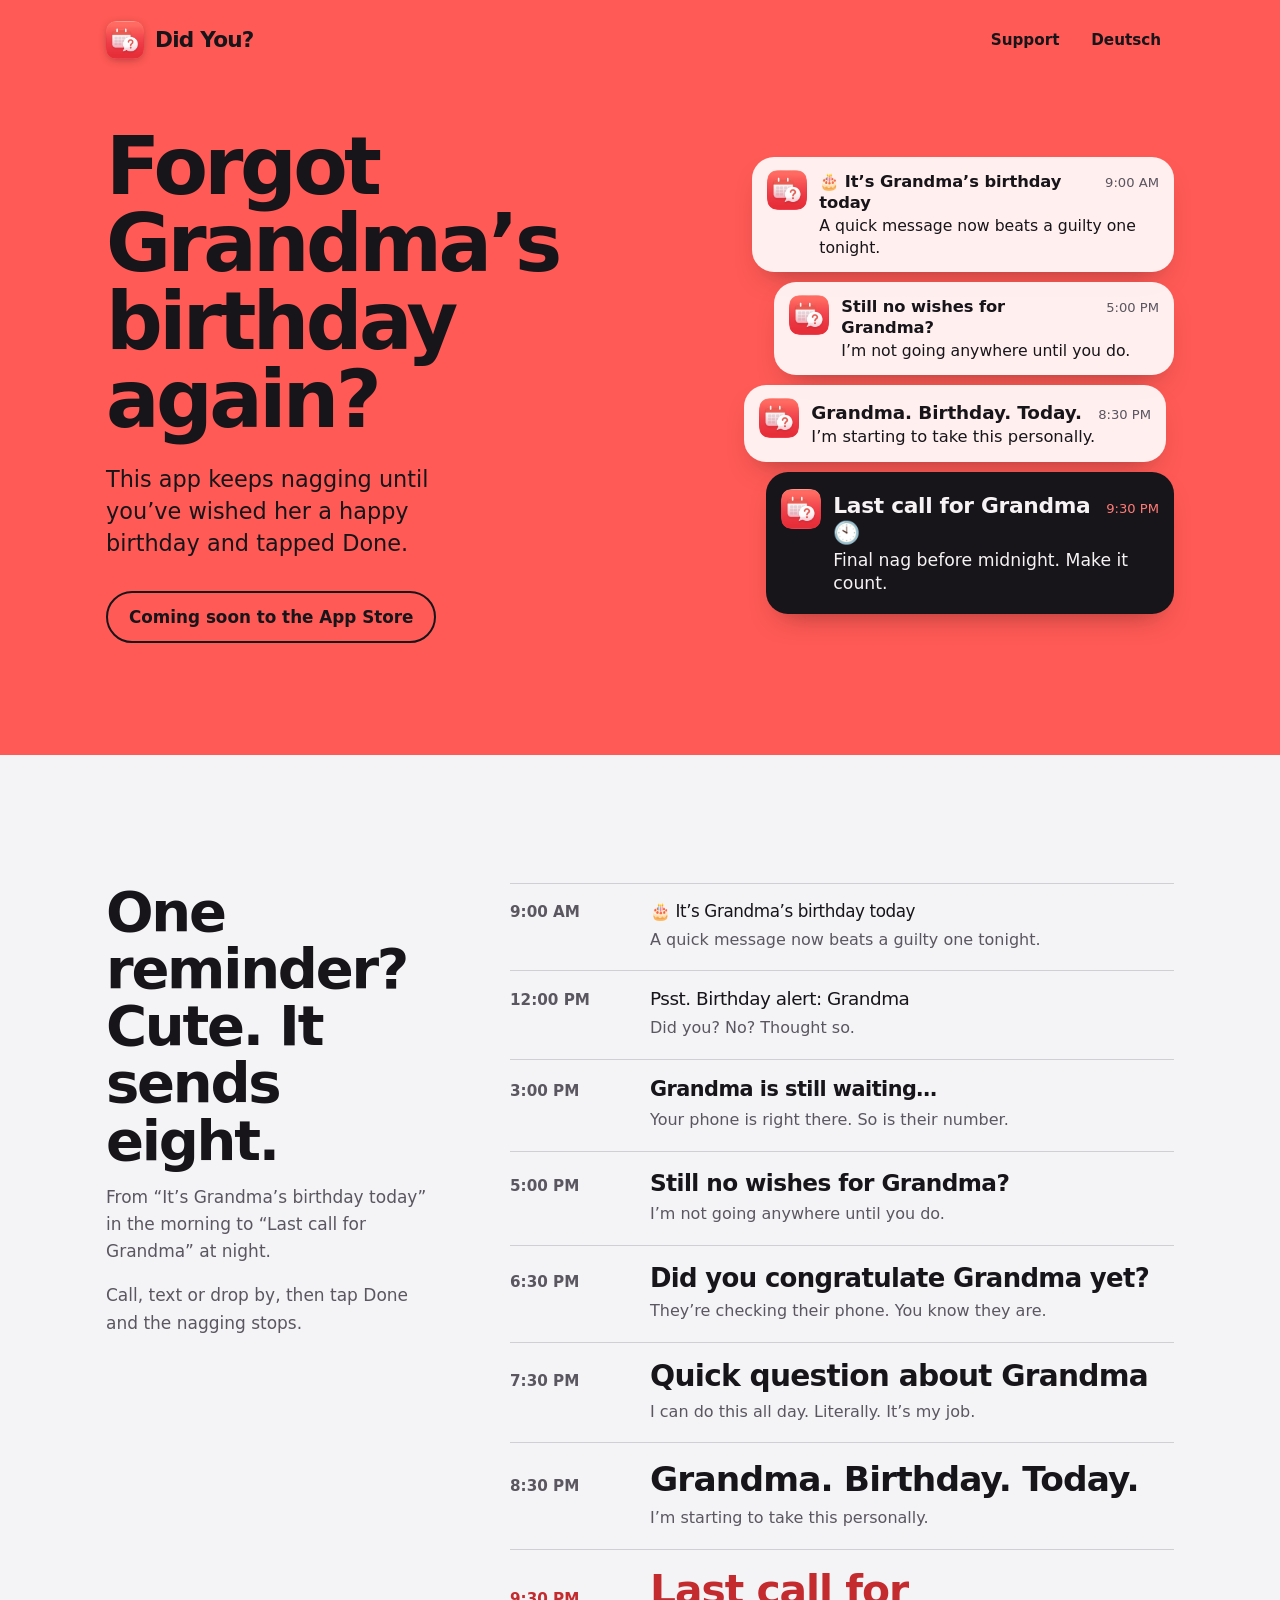
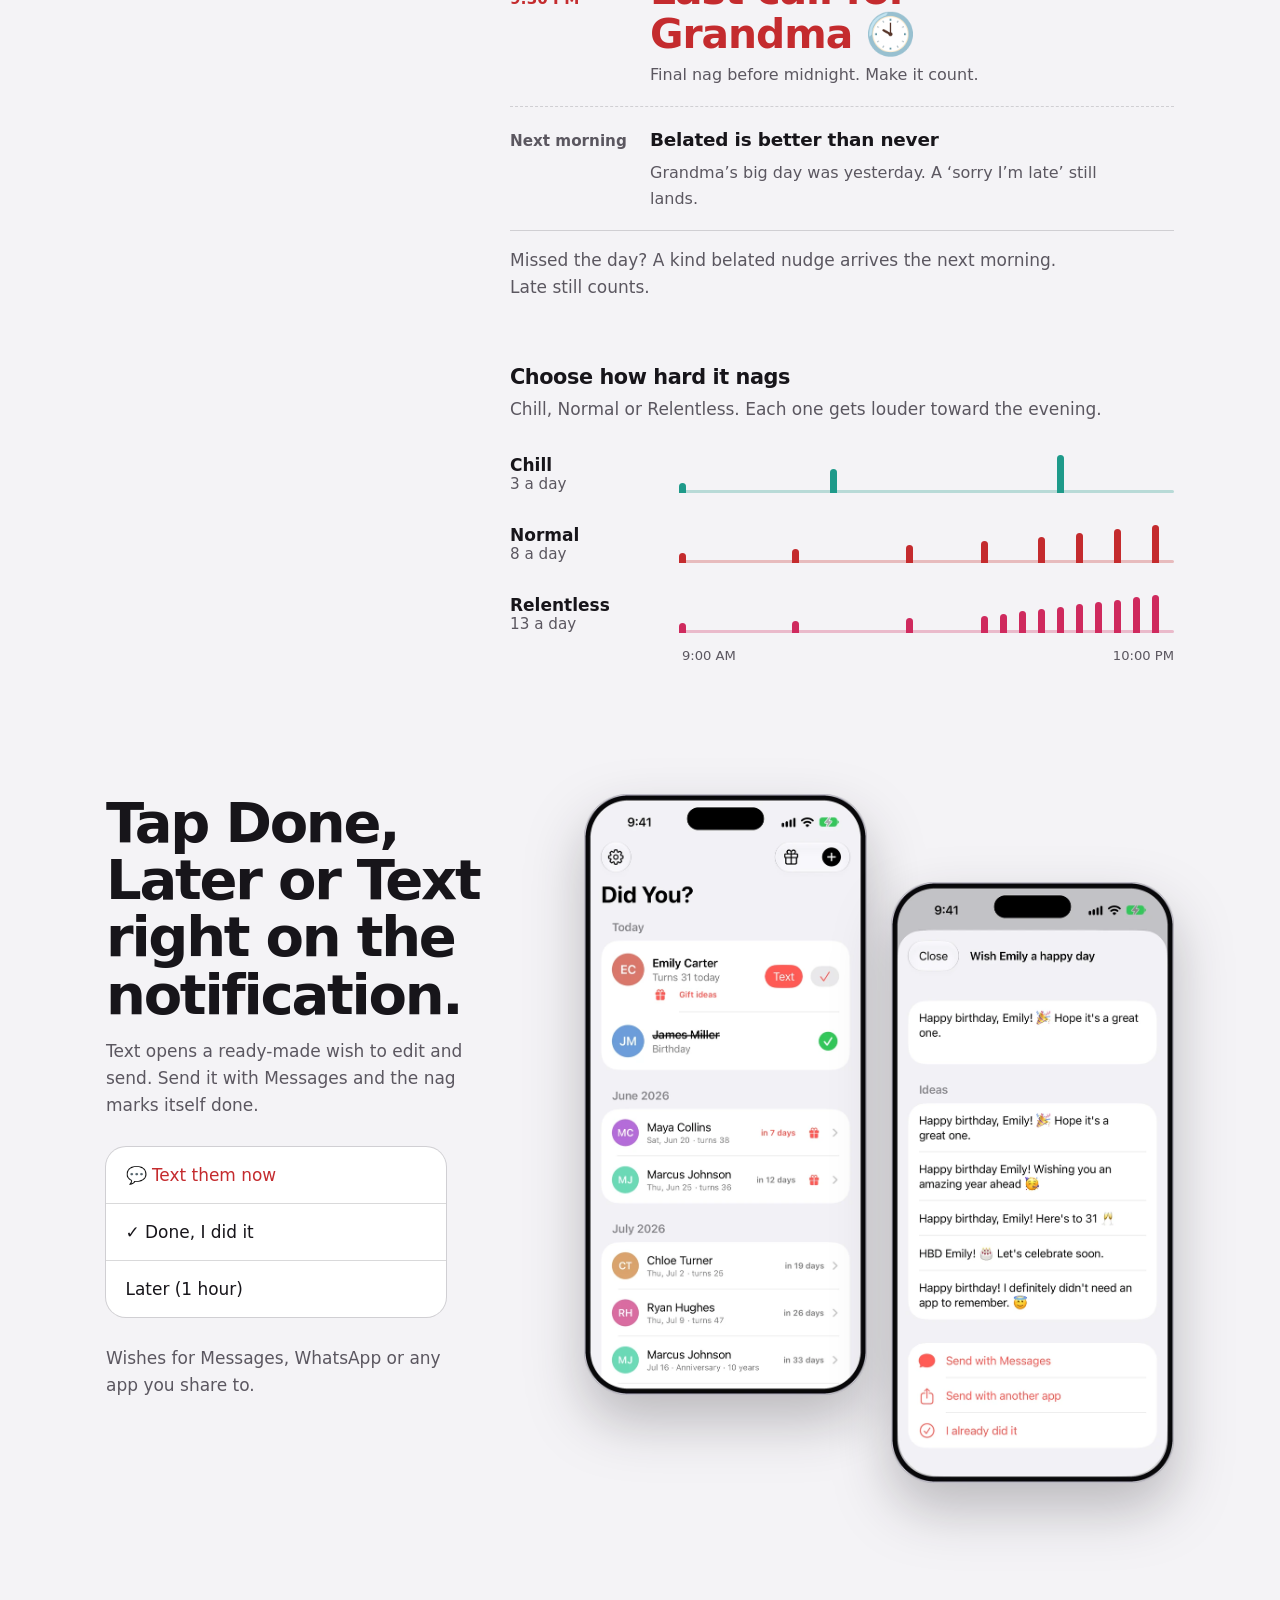
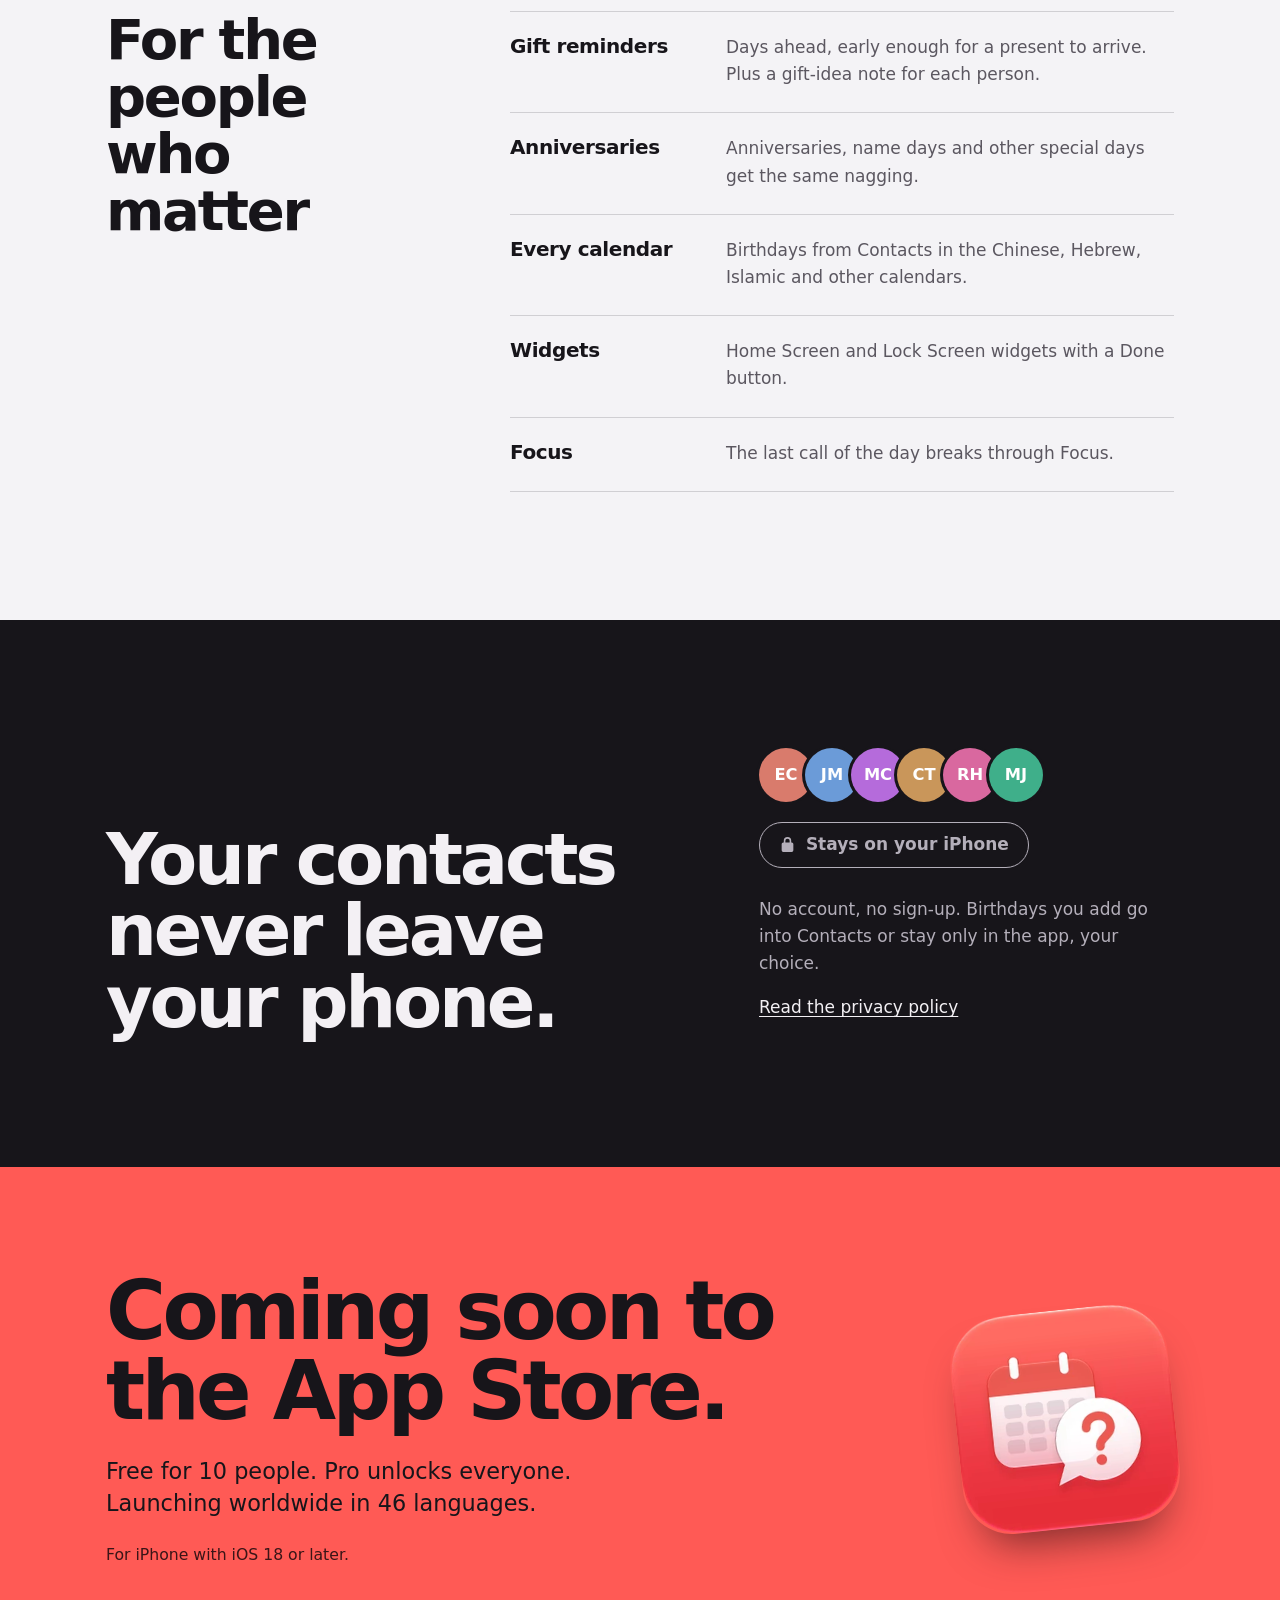
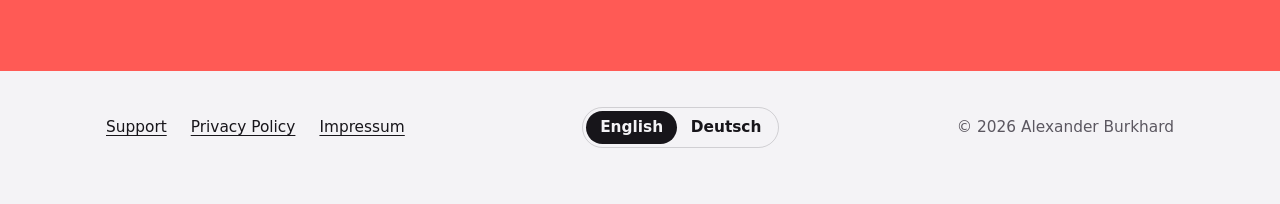
==== commit 7295bb2c: "Phone mockups: framed with the store renderer (framed_phone), transparent WebP at 2x; drop the CSS b" ====
--- a/index.html
+++ b/index.html
@@ -91,8 +91,8 @@
         <p class="after">Wishes for Messages, WhatsApp or any app you share to.</p>
       </div>
       <div class="phones">
-        <figure class="phone"><picture><source media="(prefers-color-scheme: dark)" srcset="img/home-en-dark.webp"><img src="img/home-en-light.webp" alt="The app’s home screen: a birthday today with Text and Done buttons, upcoming birthdays below." width="640" height="1392" loading="lazy"></picture></figure>
-        <figure class="phone"><picture><source media="(prefers-color-scheme: dark)" srcset="img/compose-en-dark.webp"><img src="img/compose-en-light.webp" alt="The wish screen: ready-made birthday messages, with Send with Messages and Send with another app." width="640" height="1392" loading="lazy"></picture></figure>
+        <picture class="phone"><source media="(prefers-color-scheme: dark)" srcset="img/home-en-dark.webp"><img src="img/home-en-light.webp" alt="The app’s home screen: a birthday today with Text and Done buttons, upcoming birthdays below." width="607" height="1288" loading="lazy"></picture>
+        <picture class="phone"><source media="(prefers-color-scheme: dark)" srcset="img/compose-en-dark.webp"><img src="img/compose-en-light.webp" alt="The wish screen: ready-made birthday messages, with Send with Messages and Send with another app." width="607" height="1288" loading="lazy"></picture>
       </div>
     </div>
   </section>
--- a/style.css
+++ b/style.css
@@ -119,13 +119,13 @@
 .axis{display:flex;justify-content:space-between;margin-left:calc(9.5rem + 20px);font-size:.82rem;color:var(--muted);font-variant-numeric:tabular-nums}
 @media (max-width:599px){.lv{grid-template-columns:1fr;gap:8px}.axis{margin-left:0}}
 
-/* Phones */
-.phones{display:flex;gap:clamp(14px,3vw,32px);align-items:flex-start;max-width:640px}
+/* Phones: framed with the app's store renderer (transparent WebP, drawn at 2x), so the page only places them */
+.phones{display:flex;gap:clamp(8px,2vw,24px);align-items:flex-start;max-width:700px}
 .phones .phone{flex:1 1 0;min-width:0}
 .phones .phone+.phone{margin-top:clamp(36px,8vw,88px)}
-.phone{position:relative;margin:0;padding:3.6%;border-radius:15.5%/7%;background:#0D0C10;box-shadow:0 0 0 1.5px rgba(255,255,255,.14) inset,0 0 0 1px rgba(0,0,0,.4),0 34px 60px -30px rgba(23,21,26,.65)}
-.phone img{display:block;width:100%;border-radius:14%/6.4%}
-.phone::before{content:"";position:absolute;z-index:1;top:2.2%;left:50%;width:30%;height:3.3%;transform:translateX(-50%);background:#000;border-radius:99px}
+.phone{display:block}
+.phone img{display:block;width:100%;height:auto;filter:drop-shadow(0 26px 28px rgba(23,21,26,.26))}
+@media (prefers-color-scheme:dark){.phone img{filter:drop-shadow(0 26px 28px rgba(0,0,0,.5))}}
 
 /* iOS-style action list, with the app's real action titles */
 .actions{list-style:none;margin:28px 0 0;padding:0;max-width:340px;background:var(--surface);border-radius:20px;overflow:hidden;box-shadow:0 0 0 1px var(--line)}
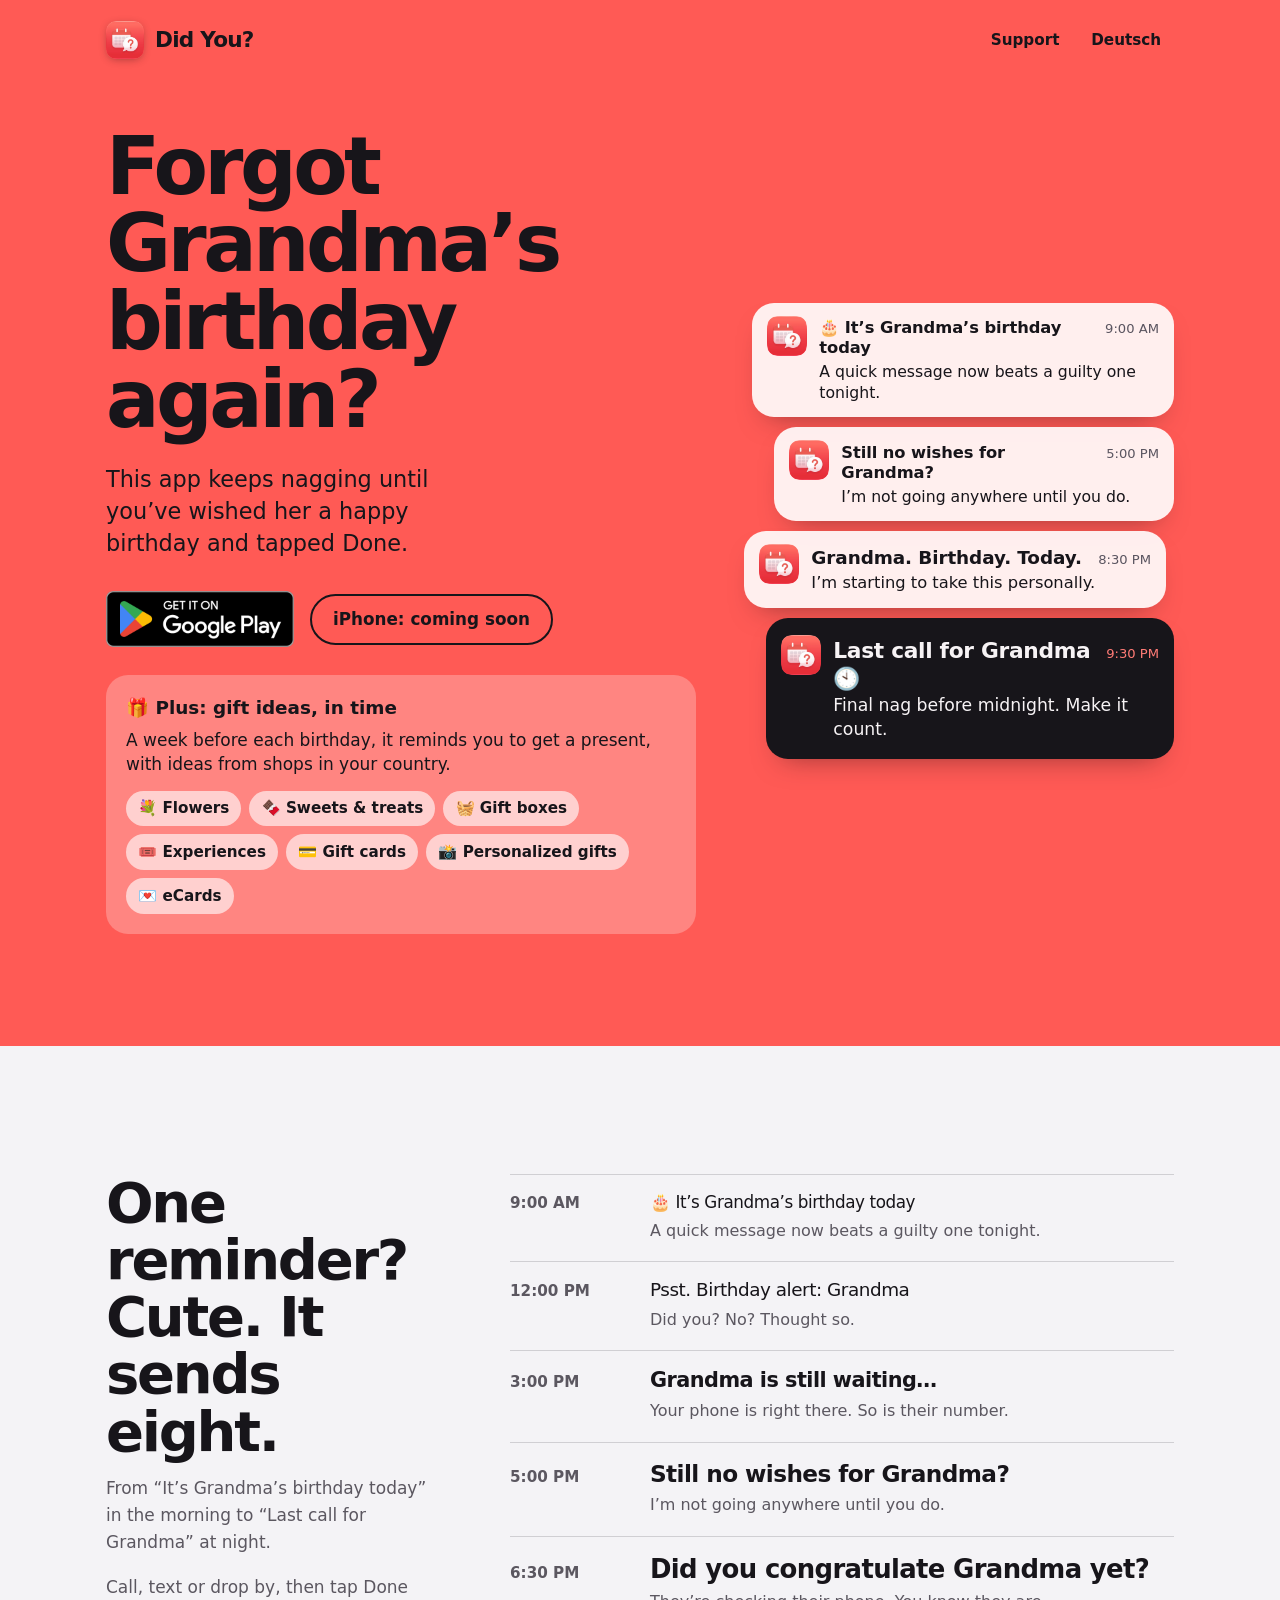
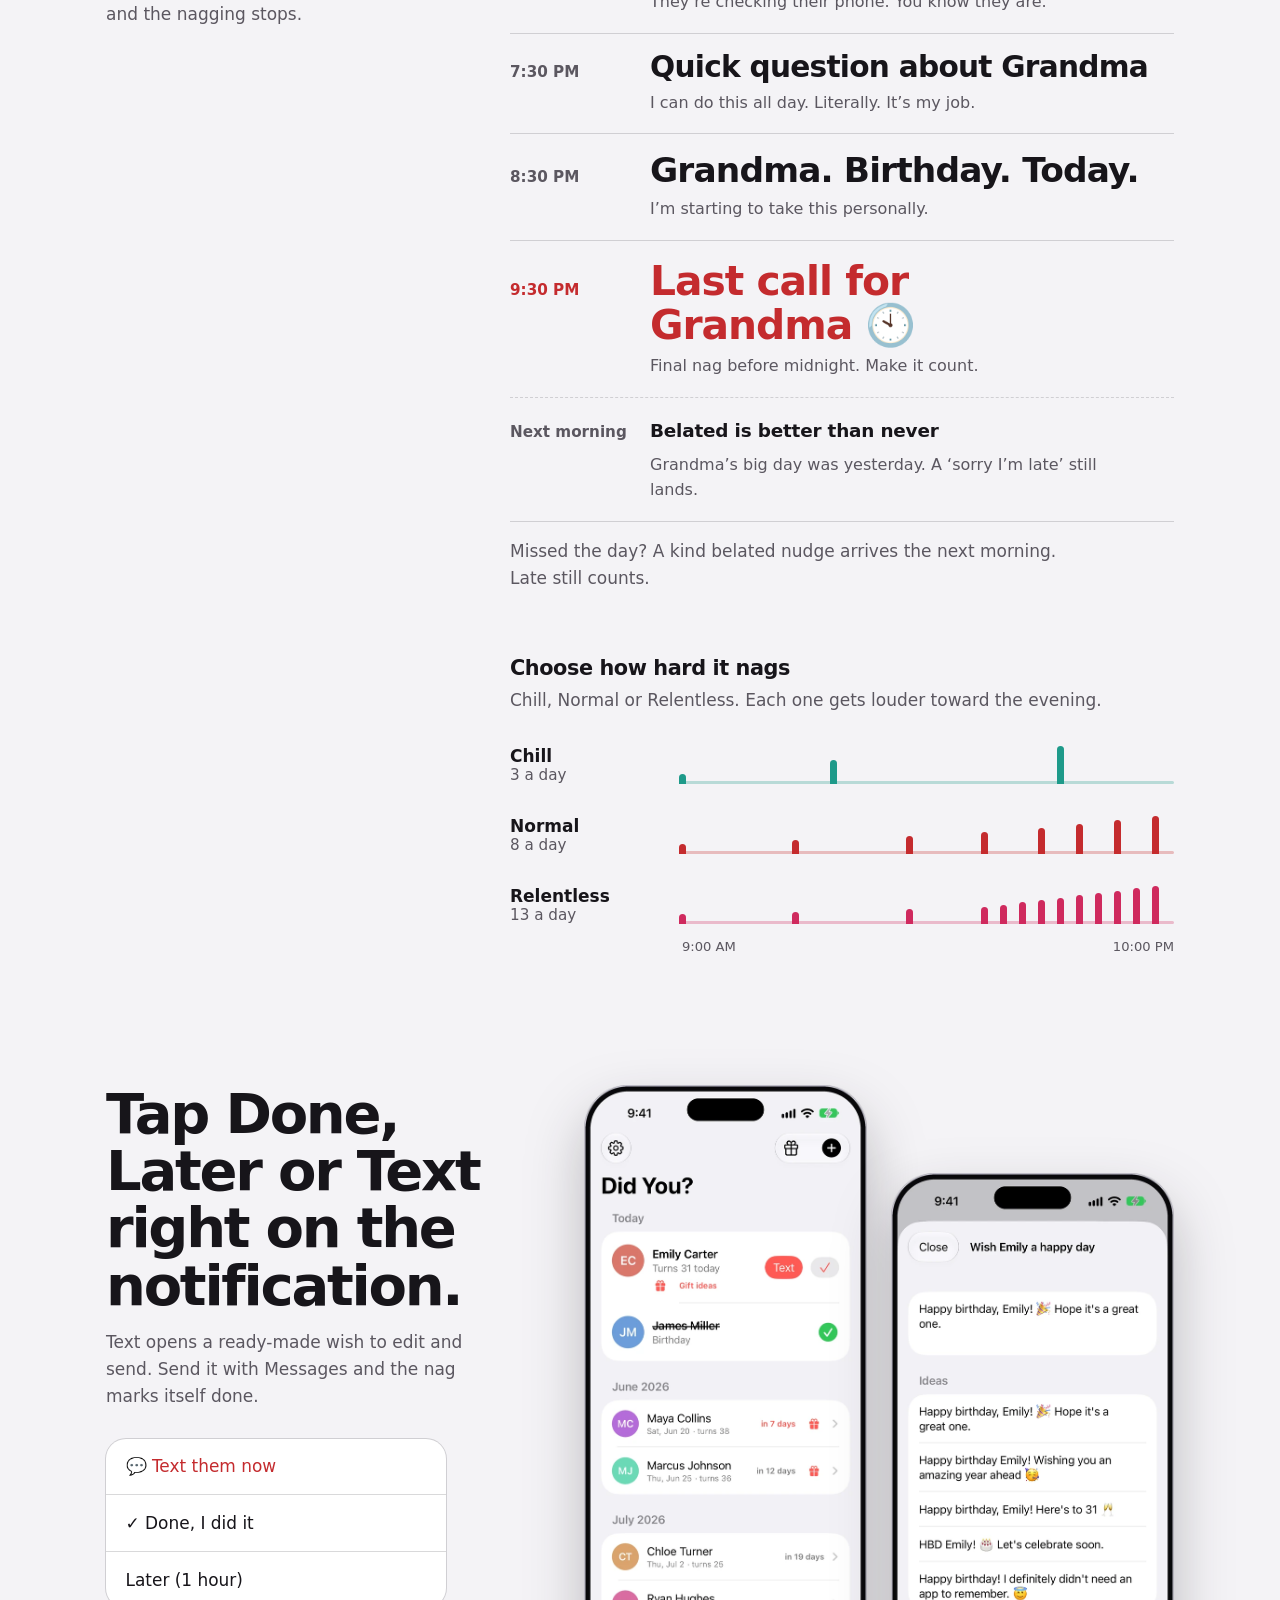
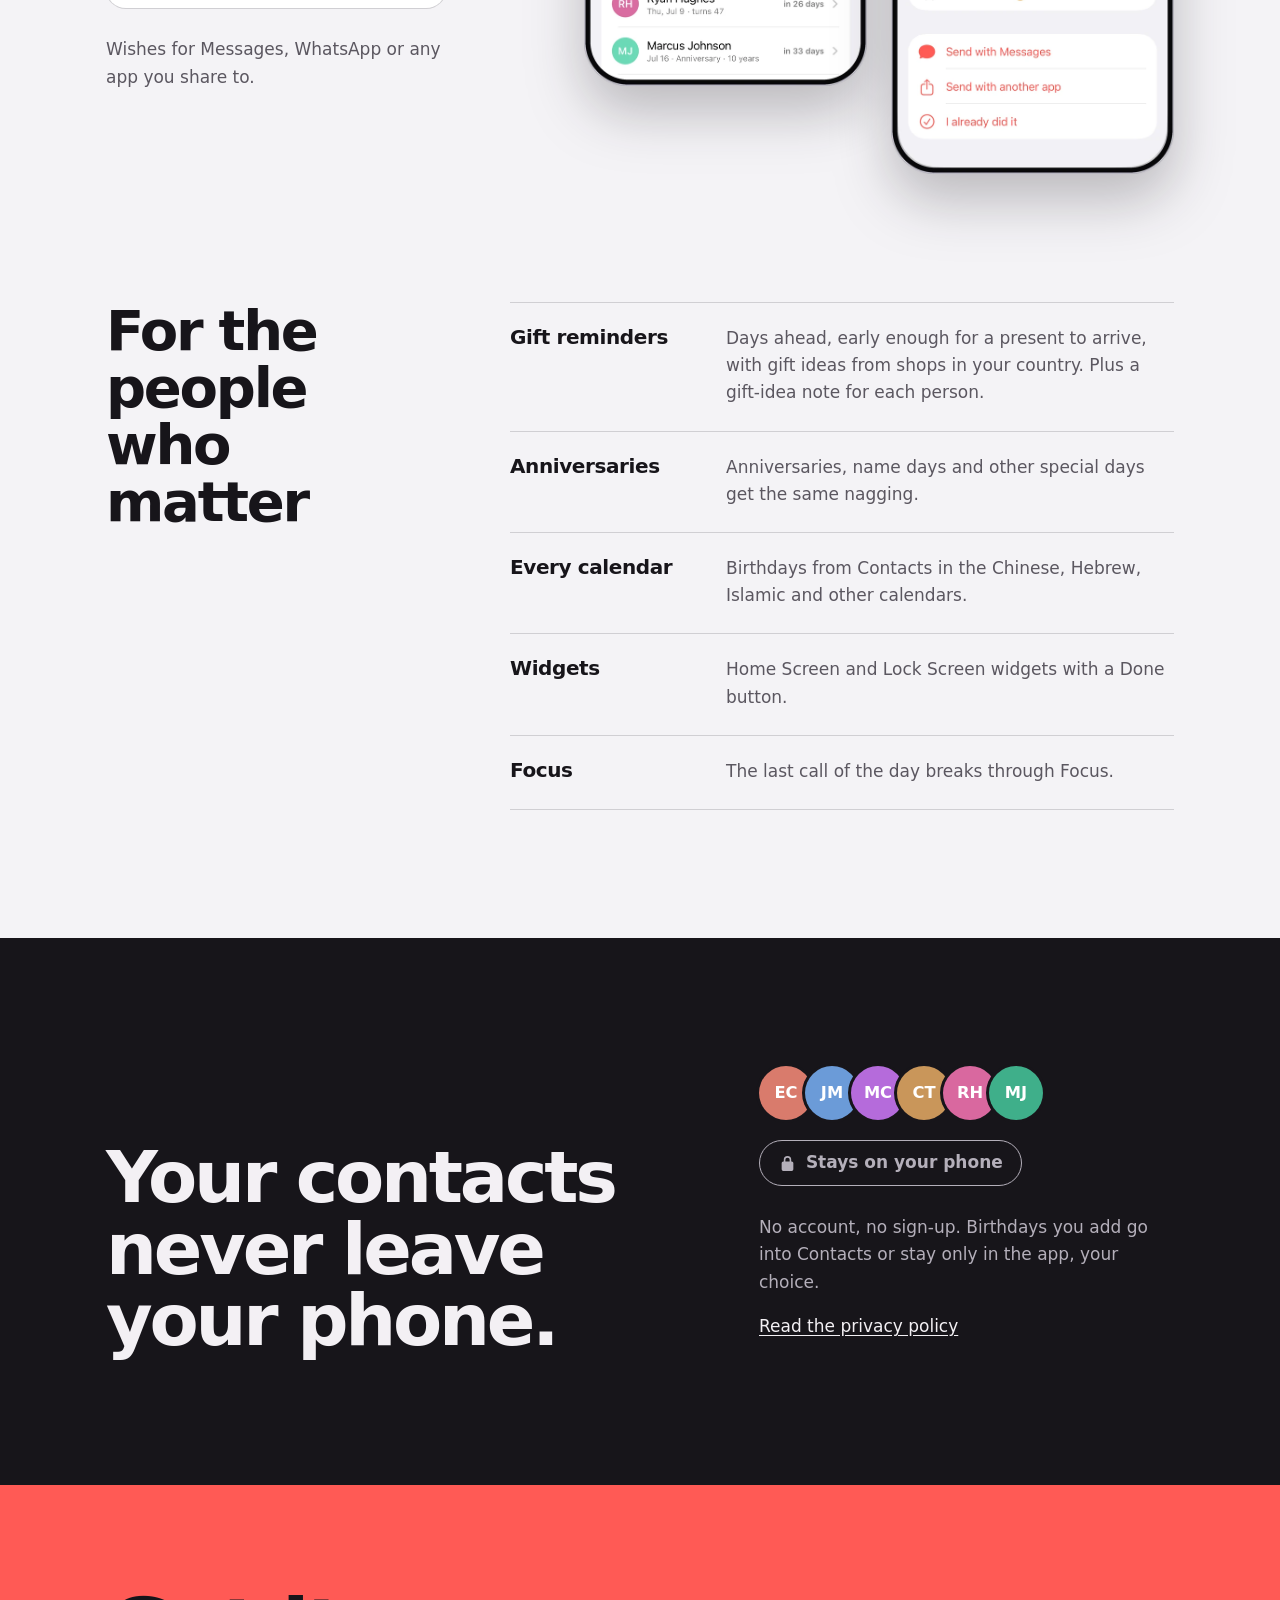
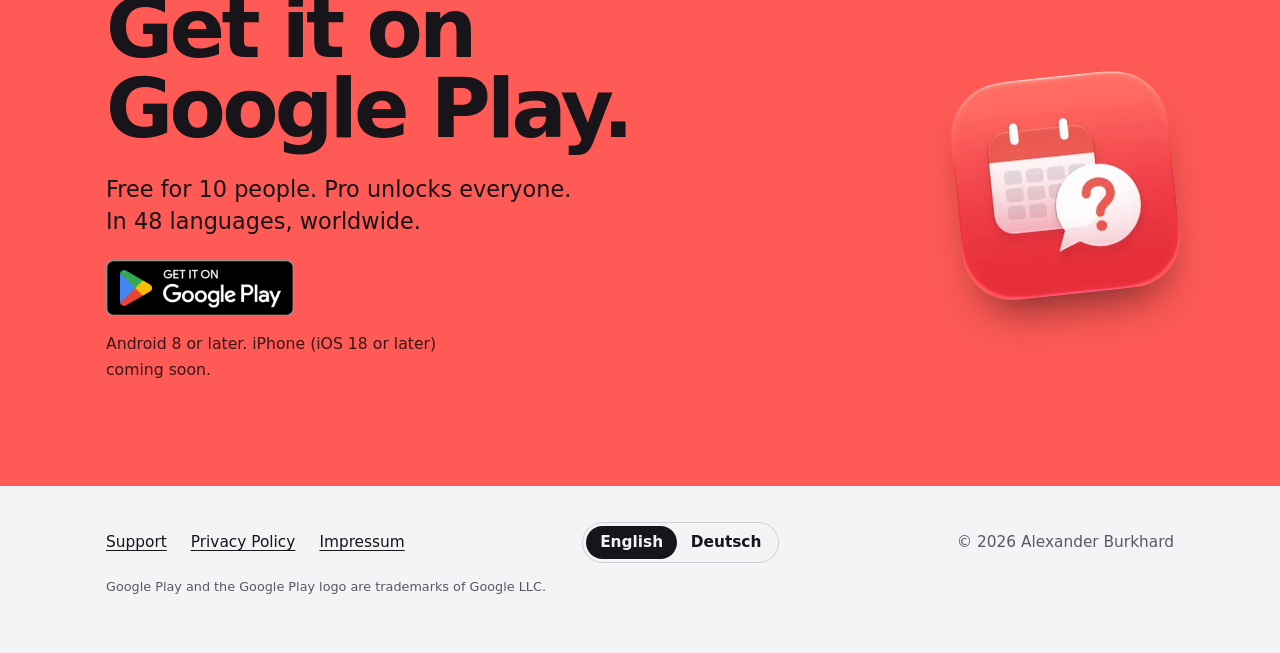
==== commit 4a1f1024: "Landing: Get it on Google Play, gift ideas in the hero, 48 languages, Android in the closing Co-Auth" ====
--- a/index.html
+++ b/index.html
@@ -1,6 +1,8 @@
 <!doctype html>
 <html lang="en">
 <head>
+<!-- Awin publisher verification: Awin -->
+<meta name='impact-site-verification' value='1e1d77b9-3971-42e7-be57-fce1d13f8969'>
 <meta charset="utf-8">
 <meta name="viewport" content="width=device-width,initial-scale=1">
 <title>Did You? – Birthday Reminder</title>
@@ -33,7 +35,17 @@
       <div>
         <h1>Forgot Grandma’s birthday again?</h1>
         <p class="lede">This app keeps nagging until you’ve wished her a happy birthday and tapped Done.</p>
-        <p class="soon">Coming soon to the App Store</p>
+        <div class="get">
+          <a class="play" href="https://play.google.com/store/apps/details?id=app.didyou.android"><img src="img/google-play-en.png" alt="Get it on Google Play" width="188" height="56"></a>
+          <p class="soon">iPhone: coming soon</p>
+        </div>
+        <div class="gift-hero">
+          <p class="gift-kick">🎁 Plus: gift ideas, in time</p>
+          <p class="gift-text">A week before each birthday, it reminds you to get a present, with ideas from shops in your country.</p>
+          <ul class="gift-cats" aria-label="Gift categories">
+            <li>💐 Flowers</li><li>🍫 Sweets &amp; treats</li><li>🧺 Gift boxes</li><li>🎟️ Experiences</li><li>💳 Gift cards</li><li>📸 Personalized gifts</li><li>💌 eCards</li>
+          </ul>
+        </div>
       </div>
       <ol class="stack" aria-label="Notifications from one birthday, morning to night">
       <li class="note" style="--i:0"><img src="img/icon.webp" alt="" width="40" height="40"><div><p class="note-top"><b>🎂 It’s Grandma’s birthday today</b><time datetime="09:00">9:00 AM</time></p><p>A quick message now beats a guilty one tonight.</p></div></li>
@@ -103,7 +115,7 @@
         <h2>For the people who matter</h2>
       </div>
       <div class="facts">
-      <div class="fact"><h3>Gift reminders</h3><p>Days ahead, early enough for a present to arrive. Plus a gift-idea note for each person.</p></div>
+      <div class="fact"><h3>Gift reminders</h3><p>Days ahead, early enough for a present to arrive, with gift ideas from shops in your country. Plus a gift-idea note for each person.</p></div>
       <div class="fact"><h3>Anniversaries</h3><p>Anniversaries, name days and other special days get the same nagging.</p></div>
       <div class="fact"><h3>Every calendar</h3><p>Birthdays from Contacts in the Chinese, Hebrew, Islamic and other calendars.</p></div>
       <div class="fact"><h3>Widgets</h3><p>Home Screen and Lock Screen widgets with a Done button.</p></div>
@@ -118,7 +130,7 @@
         <h2>Your contacts never leave your phone.</h2>
         <div>
           <ul class="faces" aria-hidden="true"><li style="background:#D97B6C">EC</li><li style="background:#6B9BD8">JM</li><li style="background:#B56BDB">MC</li><li style="background:#C9965A">CT</li><li style="background:#D9689F">RH</li><li style="background:#3FAF8A">MJ</li></ul>
-          <p class="stays"><svg viewBox="0 0 16 16" aria-hidden="true"><path fill="currentColor" d="M8 1a3.5 3.5 0 0 0-3.5 3.5V6H4a1.5 1.5 0 0 0-1.5 1.5v6A1.5 1.5 0 0 0 4 15h8a1.5 1.5 0 0 0 1.5-1.5v-6A1.5 1.5 0 0 0 12 6h-.5V4.5A3.5 3.5 0 0 0 8 1Zm2 5H6V4.5a2 2 0 1 1 4 0V6Z"/></svg><span>Stays on your iPhone</span></p>
+          <p class="stays"><svg viewBox="0 0 16 16" aria-hidden="true"><path fill="currentColor" d="M8 1a3.5 3.5 0 0 0-3.5 3.5V6H4a1.5 1.5 0 0 0-1.5 1.5v6A1.5 1.5 0 0 0 4 15h8a1.5 1.5 0 0 0 1.5-1.5v-6A1.5 1.5 0 0 0 12 6h-.5V4.5A3.5 3.5 0 0 0 8 1Zm2 5H6V4.5a2 2 0 1 1 4 0V6Z"/></svg><span>Stays on your phone</span></p>
           <p>No account, no sign-up. Birthdays you add go into Contacts or stay only in the app, your choice.</p>
           <p><a href="privacy/">Read the privacy policy</a></p>
         </div>
@@ -129,9 +141,10 @@
   <section class="coral closing">
     <div class="section wrap closing-grid">
       <div>
-        <h2>Coming soon to the App Store.</h2>
-        <p class="lede">Free for 10 people. Pro unlocks everyone.<br>Launching worldwide in 46 languages.</p>
-        <p class="fine quiet">For iPhone with iOS 18 or later.</p>
+        <h2>Get it on Google Play.</h2>
+        <p class="lede">Free for 10 people. Pro unlocks everyone.<br>In 48 languages, worldwide.</p>
+        <p class="get"><a class="play" href="https://play.google.com/store/apps/details?id=app.didyou.android"><img src="img/google-play-en.png" alt="Get it on Google Play" width="188" height="56"></a></p>
+        <p class="fine quiet">Android 8 or later. iPhone (iOS 18 or later) coming soon.</p>
       </div>
       <img class="closing-icon" src="img/icon.webp" alt="" width="256" height="256">
     </div>
@@ -146,6 +159,7 @@
   </nav>
   <div class="lang" aria-label="Language"><span aria-current="true">English</span><a href="de/" hreflang="de" lang="de">Deutsch</a></div>
   <span>© 2026 Alexander Burkhard</span>
+  <span class="tm">Google Play and the Google Play logo are trademarks of Google LLC.</span>
 </footer>
 </body>
 </html>
--- a/style.css
+++ b/style.css
@@ -190,3 +190,18 @@
 .faq dt{font:700 1.2rem/1.25 var(--display);letter-spacing:-.02em;margin-bottom:.4em}
 .faq dd{margin:0;color:var(--muted)}
 .faq em{font-style:normal;font-weight:600;color:var(--ink)}
+
+/* Store button and gift ideas in the hero (2026-11-20) */
+.get{display:flex;flex-wrap:wrap;align-items:center;gap:14px 16px;margin:0}
+.play{display:inline-block;line-height:0;border-radius:10px}
+.play img{height:56px;width:auto}
+.play:focus-visible{outline:3px solid var(--on-coral);outline-offset:3px}
+.gift-hero{margin-top:28px;max-width:38rem;background:rgba(255,255,255,.26);border-radius:22px;padding:18px 20px 20px}
+.gift-kick{margin:0 0 .3em;font-weight:800;font-size:1.15rem}
+.gift-text{margin:0 0 14px;line-height:1.42}
+.gift-cats{list-style:none;margin:0;padding:0;display:flex;flex-wrap:wrap;gap:8px}
+.gift-cats li{background:rgba(255,255,255,.62);border-radius:999px;padding:.38em .8em;font-weight:650;font-size:.95rem;white-space:nowrap}
+.closing .get{margin:1.2em 0 .9em}
+.foot .tm{font-size:.8rem;color:var(--muted)}
+.hero-grid{grid-template-columns:minmax(0,1fr)}
+@media (min-width:920px){.hero-grid{grid-template-columns:minmax(0,7fr) minmax(0,5fr)}}
